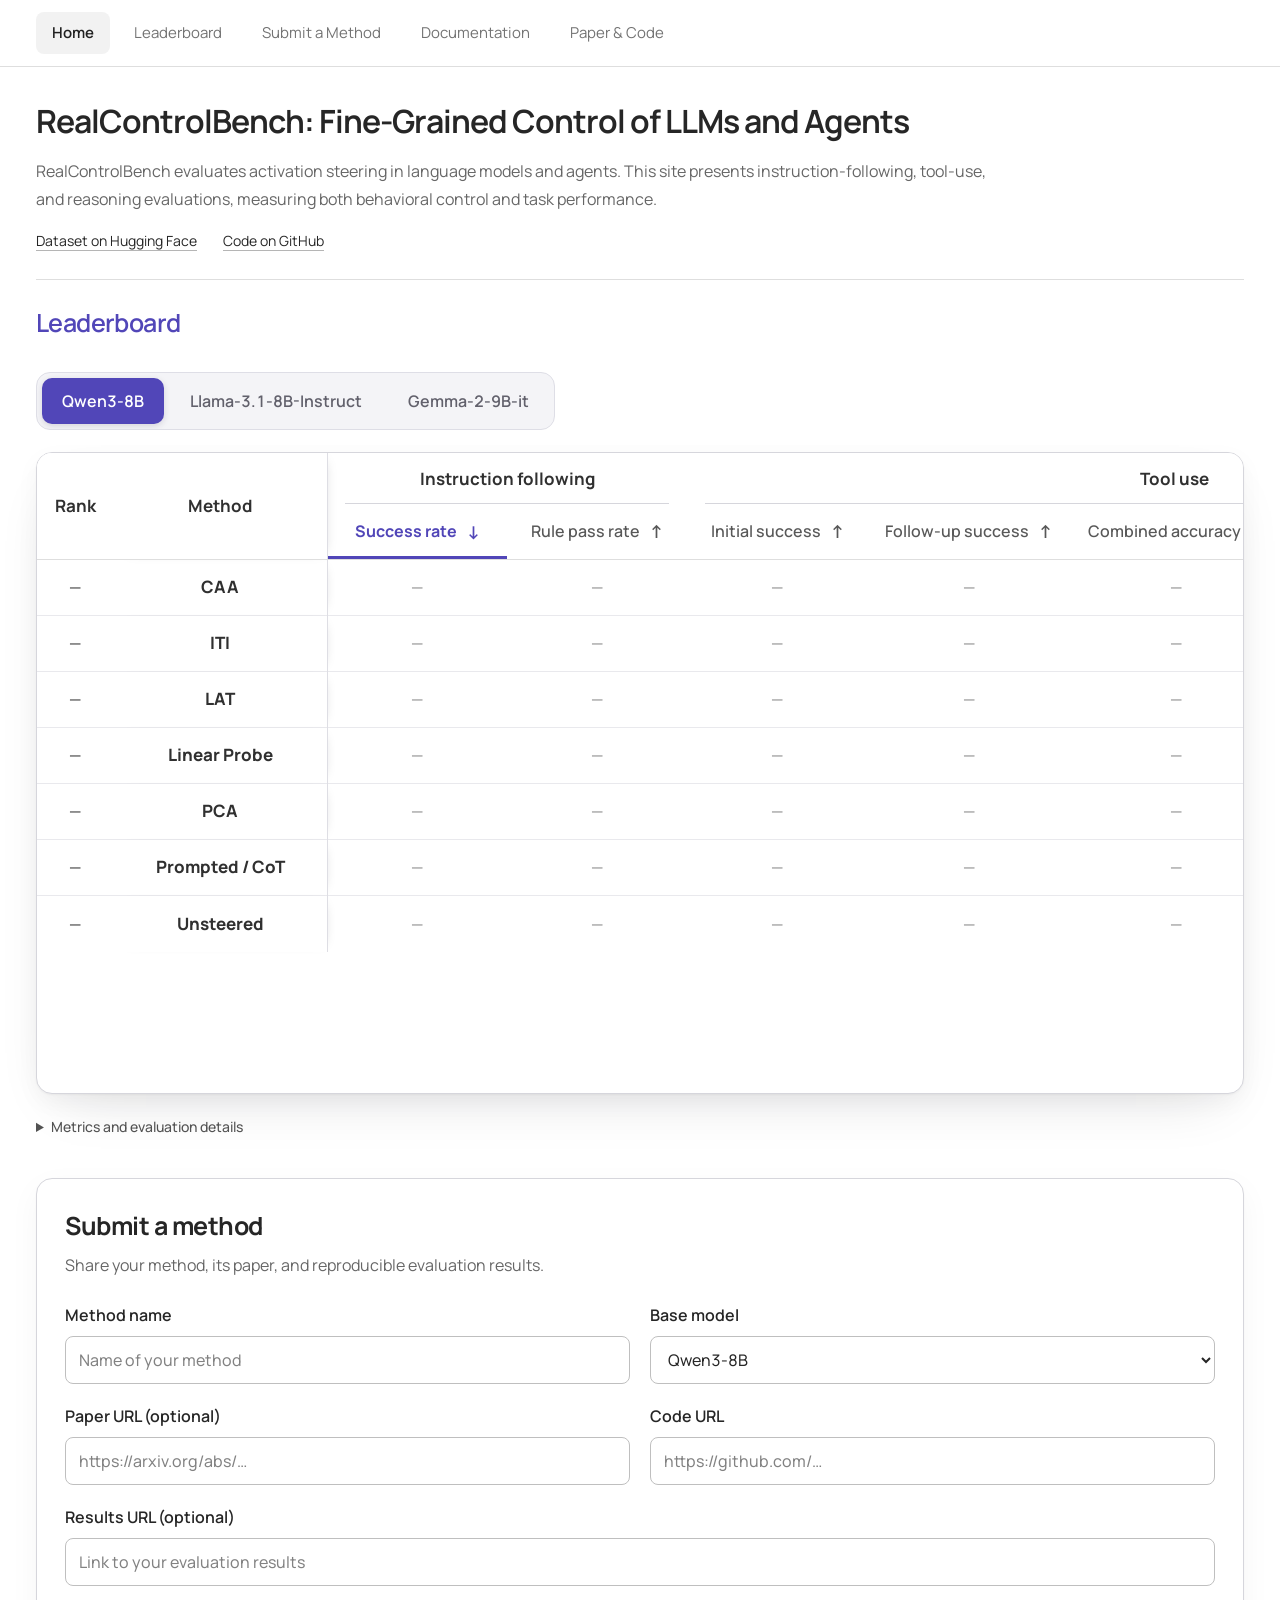
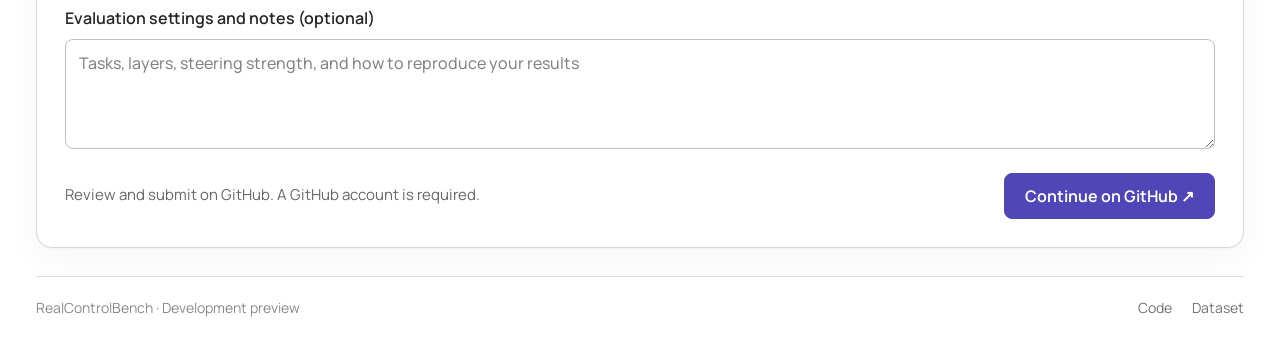
==== leaderboard.html @ 74ccdef9 "Update RealControlBench website" ====
<!doctype html>
<html lang="en">
<head>
  <meta charset="utf-8">
  <meta name="viewport" content="width=device-width, initial-scale=1">
  <meta name="description" content="Compare RealControlBench steering methods across all tasks in one table, with task-specific metrics and reproducible evaluation settings.">
  <meta name="theme-color" content="#ffffff">
  <title>RealControlBench</title>
  <link rel="icon" href="assets/mark.svg?v=79db890c1c" type="image/svg+xml">
  <link rel="preload" href="assets/fonts/ManropeVariable.ttf" as="font" type="font/ttf" crossorigin>
  <link rel="stylesheet" href="styles.css?v=766e3440c7">
  <script defer src="catalog.js?v=8c37b051fb"></script>
  <script defer src="app.js?v=36f3508918"></script>
</head>
<body data-page="leaderboard">
  <a class="skip-link" href="#main">Skip to content</a>
  <header class="site-header" id="site-header"></header>
  <main id="main" class="container leaderboard-main">
    <section class="project-intro" id="about" aria-labelledby="project-title">
      <h1 id="project-title">RealControlBench: Fine-Grained Control of LLMs and Agents</h1>
      <p>RealControlBench evaluates activation steering in language models and agents. This site presents instruction-following, tool-use, and reasoning evaluations, measuring both behavioral control and task performance.</p>
      <div class="project-links">
        <a href="https://huggingface.co/datasets/Mingyu111/controlbench" target="_blank" rel="noopener noreferrer">Dataset on Hugging Face</a>
        <a href="https://github.com/MingyuJ666/ControlBench" target="_blank" rel="noopener noreferrer">Code on GitHub</a>
      </div>
    </section>
    <div class="board-heading" id="leaderboard"><h2>Leaderboard</h2></div>
    <section class="board-filters" aria-label="Evaluation settings">
      <div class="model-switcher" id="model-filter" role="group" aria-label="Base model"></div>
    </section>
    <section class="board-panel" aria-label="Methods and results">
      <div class="table-scroll dashboard-viewport" tabindex="0" role="region" aria-label="All tasks comparison table"><table class="results-table" id="leaderboard-table"><caption class="sr-only">Methods across all tasks. Click a metric to sort; click again to reverse. Ranks use the selected metric, with ties sharing a rank. Missing results are unranked and listed last.</caption><thead id="results-head"></thead><tbody id="results-body"></tbody></table></div>
      <div class="empty-state" id="empty-state" hidden><h3>No methods available</h3><p>Methods will appear here when available for this base model.</p></div>
    </section>
    <p class="sr-only" id="sort-status" role="status" aria-live="polite"></p>
    <div class="board-notes"><details><summary>Metrics and evaluation details <span aria-hidden="true">+</span></summary><div id="metric-notes"></div><p>Compare methods within the same base model, task, and evaluation protocol. A missing result is not a zero.</p></details></div>
    <section class="submission-panel" id="submit" aria-labelledby="submission-heading">
      <div class="submission-heading"><h2 id="submission-heading">Submit a method</h2><p>Share your method, its paper, and reproducible evaluation results.</p></div>
      <form id="submission-form" action="https://github.com/MingyuJ666/ControlBench/issues/new" method="get" target="_blank" rel="noopener noreferrer">
        <input type="hidden" name="title" id="submission-title"><input type="hidden" name="body" id="submission-body">
        <div class="submission-fields">
          <label>Method name<input id="submission-name" type="text" maxlength="100" required placeholder="Name of your method" autocomplete="off"></label>
          <label>Base model<select id="submission-model"></select></label>
          <label>Paper URL (optional)<input id="submission-paper" type="url" pattern="https?://.*" maxlength="300" placeholder="https://arxiv.org/abs/…"></label>
          <label>Code URL<input id="submission-code" type="url" pattern="https?://.*" maxlength="300" required placeholder="https://github.com/…"></label>
          <label class="full-width">Results URL (optional)<input id="submission-results" type="url" pattern="https?://.*" maxlength="300" placeholder="Link to your evaluation results"></label>
          <label class="full-width">Evaluation settings and notes (optional)<textarea id="submission-notes" rows="3" maxlength="1200" placeholder="Tasks, layers, steering strength, and how to reproduce your results"></textarea></label>
        </div>
        <div class="submission-actions"><p>Review and submit on GitHub. A GitHub account is required.</p><button class="button primary" type="submit">Continue on GitHub ↗</button></div>
      </form>
    </section>
  </main>
  <footer id="site-footer" class="site-footer container"></footer>
  <div id="dialog-root"></div>
  <noscript><p class="container">Enable JavaScript to use the filters. No evaluation scores are published in this design preview. <a href="https://github.com/MingyuJ666/ControlBench">Read the benchmark documentation</a>.</p></noscript>
</body>
</html>
---- styles.css ----
@font-face{font-family:Manrope;src:url("assets/fonts/ManropeVariable.ttf") format("truetype");font-style:normal;font-weight:200 800;font-display:swap}
:root{font:16px Manrope,Arial,sans-serif;color:#262626;--ink:#262626;--muted:#737373;--line:#dedede;--accent:#5146b8;--nav-offset:100px;font-optical-sizing:auto;font-variant-numeric:tabular-nums}
*{box-sizing:border-box}
body{margin:0;background:#fff;color:var(--ink);line-height:1.5}
button,input,select{font:inherit;color:inherit}
button{border:0;background:none;cursor:pointer}
button:disabled{opacity:.45;cursor:not-allowed}
a{color:inherit;text-decoration:none}
a:hover{text-decoration:underline;text-underline-offset:4px}
h1,h2,h3,p{margin:0}
[hidden]{display:none!important}
:focus-visible{outline:2px solid #737373;outline-offset:3px}
.container{width:min(1280px,calc(100% - 72px));margin:auto}
.sr-only{position:absolute;width:1px;height:1px;overflow:hidden;clip:rect(0,0,0,0);white-space:nowrap}
.skip-link{position:fixed;top:-80px;left:16px;padding:10px;background:white;z-index:20}
.skip-link:focus{top:10px}
.site-header{position:sticky;top:0;border-bottom:1px solid var(--line);background:#fff;z-index:10}
.header-inner{padding:12px 0}
.site-nav{display:flex;flex-wrap:wrap;align-items:center;gap:8px;font-size:15px}
.site-nav a,.site-nav button{display:block;text-align:left;padding:10px 16px;color:#737373;line-height:22px;border-radius:8px}
.site-nav .active{color:#202020;background:#f2f2f2;font-weight:600}
.site-nav a:hover,.site-nav button:hover{color:#262626;background:#f5f5f5;text-decoration:none}
.leaderboard-main{padding-top:34px}
.project-intro{padding-bottom:28px;margin-bottom:27px;border-bottom:1px solid var(--line);scroll-margin-top:var(--nav-offset)}
.project-intro h1{max-width:1100px;font-size:32px;line-height:1.3;font-weight:650;letter-spacing:-1px;margin-bottom:14px}
.project-intro>p{max-width:960px;font-size:16px;line-height:1.75;color:#666}
.project-links{display:flex;gap:26px;margin-top:17px;font-size:14px}
.project-links a{text-decoration:underline;text-underline-offset:4px;text-decoration-color:#b5b5b5}
.board-heading{scroll-margin-top:var(--nav-offset);display:flex;align-items:center;justify-content:space-between;gap:24px;margin-bottom:11px}
.board-heading h2{font-size:25px;line-height:1.3;font-weight:600;letter-spacing:-.6px;color:var(--accent)}
.button{display:inline-flex;align-items:center;justify-content:center;padding:9px 15px;border:1px solid #d9d9d9;border-radius:8px;font-size:15px;line-height:20px;background:#fff;color:#404040;gap:8px;white-space:nowrap}
.button:hover{background:#f2f2f2;text-decoration:none}
.button.primary{background:var(--accent);color:#fff;border-color:var(--accent)}
.button.primary:hover{background:#40358f;border-color:#40358f}
.button span[aria-hidden]{display:none}
.board-filters{display:flex;align-items:center;min-width:0;padding:22px 0}
.model-switcher{position:relative;display:flex;gap:6px;max-width:100%;min-width:0;overflow-x:auto;padding:5px;border:1px solid #dedee6;border-radius:14px;background:#f4f4f7;scrollbar-width:thin;scrollbar-color:#bcb9ce transparent}
.model-switcher button{flex:0 0 auto;padding:11px 20px;border-radius:10px;font-size:16px;font-weight:600;line-height:24px;color:#62616c;white-space:nowrap;transition:background-color .16s,color .16s,box-shadow .16s}
.model-switcher button:hover{background:#e9e8f0;color:#36313f}
.model-switcher button[aria-pressed=true]{background:var(--accent);color:#fff;box-shadow:0 2px 6px #25204426}
.model-switcher button:focus-visible{outline:2px solid var(--accent);outline-offset:2px}
@media(prefers-reduced-motion:reduce){.model-switcher button{transition:none}}
.text-link{color:#404040;font-size:14px}
.board-panel{background:#fff;border:1px solid #d6d6dc;border-radius:16px;overflow:hidden;box-shadow:0 1px 2px #14121f0a,0 8px 24px #14121f0a,0 24px 56px -24px #14121f24}
.text-button{font-size:15px;color:#525252;padding:3px 0}
.text-button:hover{text-decoration:underline;text-underline-offset:4px}
.table-scroll{overflow-x:auto}
.dashboard-viewport{position:relative;width:100%;height:clamp(420px,72vh,640px);overflow:auto;scrollbar-gutter:stable;overscroll-behavior-x:contain;isolation:isolate;scrollbar-color:#c5c5c5 #fafafa;scrollbar-width:thin}
.dashboard-viewport:focus-visible{outline:2px solid #737373;outline-offset:-2px}
.results-table{width:100%;border-collapse:collapse;text-align:center;white-space:nowrap;font-size:15px}
.results-table th{padding:12px 18px;background:#fafafa;border-bottom:1px solid var(--line);font-size:14px;font-weight:500;color:#525252;text-align:center}
.results-table td{padding:14px 18px;border-bottom:1px solid #e9e9ed;text-align:center}
.results-table tbody tr:hover{background:#f7f7f7}
.results-table .method-column{text-align:center;min-width:200px}
.method-link{padding:0;font-size:17px;font-weight:750;color:#303030;line-height:24px;text-align:center}
.method-link:hover{text-decoration:underline;text-underline-offset:4px}
.metric-value{font:16px Manrope,Arial,sans-serif;font-variant-numeric:tabular-nums;color:#383838}
.missing-score{color:#858585}
.status-label{font-size:15px;color:#8a8a8a}
.results-table td:last-child a{font-size:15px}
#leaderboard-table{--rank-width:76px;--method-width:214px;width:max-content;min-width:100%;border-collapse:separate;border-spacing:0;border:0}
#leaderboard-table thead{position:sticky;top:0;z-index:4;background:#fff}
#leaderboard-table thead th{background:#fff;vertical-align:middle}
#leaderboard-table .task-group{padding:13px 18px 0;text-align:center;color:#303030;font-size:17px;font-weight:700;border-bottom:0}
#leaderboard-table .group-title{display:block;padding-bottom:11px;border-bottom:1px solid #d6d6dc}
#leaderboard-table .metric-heading{min-width:180px;height:54px;padding:0;font-size:16px;font-weight:550;color:#585858}
#leaderboard-table .utility-heading{font-size:14px;padding-bottom:12px;color:#737373}
#leaderboard-table .rank-column{position:sticky;left:0;width:var(--rank-width);min-width:var(--rank-width);max-width:var(--rank-width);padding:12px 0;text-align:center}
#leaderboard-table .method-column{position:sticky;left:var(--rank-width);width:var(--method-width);min-width:var(--method-width);max-width:var(--method-width);text-align:center;box-shadow:1px 0 0 #dedee4,6px 0 12px -10px #14121f40;white-space:nowrap}
#leaderboard-table thead .rank-column,#leaderboard-table thead .method-column{z-index:5;background:#fff}
#leaderboard-table thead .rank-column,#leaderboard-table thead .method-column{font-size:17px;font-weight:700;color:#303030;padding-top:12px;padding-bottom:12px}
#leaderboard-table tbody .rank-column,#leaderboard-table tbody .method-column{z-index:2;background:#fff}
#leaderboard-table tbody tr:hover>.rank-column,#leaderboard-table tbody tr:hover>.method-column{background:#f7f7f7}
#leaderboard-table tbody th,#leaderboard-table tbody td{height:56px;padding-top:15px;padding-bottom:15px;vertical-align:middle;border-bottom:1px solid #e9e9ed}
#leaderboard-table tbody .method-column{font-weight:400;font-size:16px}
#leaderboard-table .text-button{padding:0;line-height:24px}
#leaderboard-table tbody tr:last-child>*{border-bottom:0}
.empty-state{padding:32px;text-align:center}
.empty-state h3{font-size:17px;font-weight:500}
.empty-state p{margin:7px 0 14px;color:#737373;font-size:14px}
.board-notes{margin:22px 0 0}
.board-notes details{font-size:15px;color:#737373}
.board-notes summary{font-size:14px;font-weight:500;cursor:pointer;width:fit-content;color:#525252;margin-bottom:9px}
.board-notes summary>span{display:none}
.board-notes p{margin-top:7px;line-height:1.7}
.board-notes strong{font-weight:600}
.metric-note-group+.metric-note-group{margin-top:18px}
.metric-note-group h3{font-size:14px;color:#404040}
.notes-aside{display:none}
.site-footer{display:flex;align-items:center;justify-content:space-between;gap:25px;margin-top:28px;padding:20px 0 24px;border-top:1px solid var(--line);font-size:14px;color:#8a8a8a}
.footer-links{display:flex;gap:20px}
.footer-links a{color:#737373}
dialog{width:min(620px,calc(100% - 40px));max-height:85vh;overflow:auto;border:1px solid #dedede;border-radius:16px;padding:28px;background:#fff;color:#303030;box-shadow:0 16px 60px #0000001a}
dialog::backdrop{background:#00000040}
.dialog-header{display:flex;align-items:flex-start;justify-content:space-between;gap:20px}
.eyebrow{font-size:14px;color:#8a8a8a;letter-spacing:.04em}
.dialog-header h2{font-size:24px;font-weight:600;letter-spacing:-.5px;margin-top:7px}
.dialog-close{font-size:24px;color:#737373;padding:0 4px}
.dialog-content>p{font-size:14px;color:#737373;margin-top:15px}
.dialog-content>.button{margin-top:20px}
.dialog-meta{display:flex;gap:12px;flex-wrap:wrap;margin-top:15px;padding-bottom:12px;border-bottom:1px solid var(--line);font-size:14px;color:#737373}
.tag+.tag{border-left:1px solid #ddd;padding-left:12px}
.dialog-message{border-left:2px solid #d4d4d4;padding:2px 0 2px 12px;margin-top:20px;font-size:14px}
.dialog-message strong{font-weight:600}
.dialog-message p{font-size:15px;margin-top:5px;color:#737373}
.resource-list{margin-top:20px}
.resource-item{display:flex;justify-content:space-between;gap:20px;border-top:1px solid var(--line);padding:14px 0;font-size:14px}
.resource-item>span{font-size:14px;color:#8a8a8a}
body.dialog-open{overflow:hidden}
#leaderboard-table tbody .rank-column{font-size:16px;font-weight:650;color:#6b6b6b}
#leaderboard-table .metric-sort{display:flex;align-items:center;justify-content:center;gap:10px;width:100%;padding:14px 18px;font:inherit;white-space:nowrap}
#leaderboard-table .metric-sort:hover{background:#f2f2f2;color:var(--accent)}
#leaderboard-table .metric-sort:focus-visible{outline-offset:-4px}
#leaderboard-table .metric-heading[aria-sort]{color:var(--accent);box-shadow:inset 0 -3px var(--accent);font-weight:700}
#leaderboard-table .metric-sort span{font-size:18px;font-weight:700}
.submission-panel{margin-top:32px;border:1px solid #d6d6dc;border-radius:16px;padding:28px;background:#fff;box-shadow:0 1px 2px #14121f08,0 10px 32px #14121f0a;scroll-margin-top:var(--nav-offset)}
.submission-heading h2{font-size:25px;font-weight:700;letter-spacing:-.5px}
.submission-heading p{margin-top:8px;color:#666666;font-size:16px}
.submission-fields{display:grid;grid-template-columns:repeat(2,minmax(0,1fr));gap:20px;margin-top:26px}
.submission-fields label{display:flex;flex-direction:column;gap:9px;font-size:16px;font-weight:600}
.submission-fields input,.submission-fields select,.submission-fields textarea{width:100%;min-width:0;border:1.5px solid #bfbfbf;border-radius:8px;padding:11px 13px;font:inherit;font-weight:450;background:#fff}
.submission-fields input::placeholder,.submission-fields textarea::placeholder{color:#828282;opacity:1}
.submission-fields textarea{resize:vertical;min-height:110px}
.submission-fields :is(input,select,textarea):focus-visible{outline:2px solid var(--accent);outline-offset:2px}
.full-width{grid-column:1/-1}
.submission-actions{display:flex;align-items:center;justify-content:space-between;gap:24px;margin-top:24px}
.submission-actions p{font-size:15px;color:#666666}
.submission-actions .button{font-size:16px;font-weight:650;padding:12px 20px}
@media(max-width:1000px){
  .container{width:calc(100% - 40px)}
  .project-intro h1{font-size:29px}
}
@media(max-width:600px){
  .submission-panel{padding:20px;border-radius:13px}
  .submission-fields{grid-template-columns:1fr;gap:18px}
  .submission-actions{align-items:stretch;flex-direction:column;gap:16px}

  :root{--nav-offset:128px}
  .header-inner{padding:10px 0}
  .site-nav{gap:4px 8px;font-size:14px}
  .site-nav a,.site-nav button{padding:8px 10px}
  .container{width:calc(100% - 24px)}
  .leaderboard-main{padding-top:26px}
  .project-intro h1{font-size:27px;letter-spacing:-.7px}
  .project-intro>p{font-size:14px}
  .project-links{flex-wrap:wrap;gap:10px 20px;font-size:15px}
  .board-heading h2{font-size:23px}
  .board-heading .button{padding:8px 11px;font-size:14px}
  .board-panel{border-radius:13px}
  .dashboard-viewport{height:clamp(380px,72vh,560px)}
  #leaderboard-table{--rank-width:58px;--method-width:160px}
  #leaderboard-table .metric-heading{min-width:150px}
  #leaderboard-table .method-column{padding-left:10px;padding-right:10px}
  #leaderboard-table .method-link{font-size:16px}
  .site-footer{align-items:flex-start;font-size:14px}
}
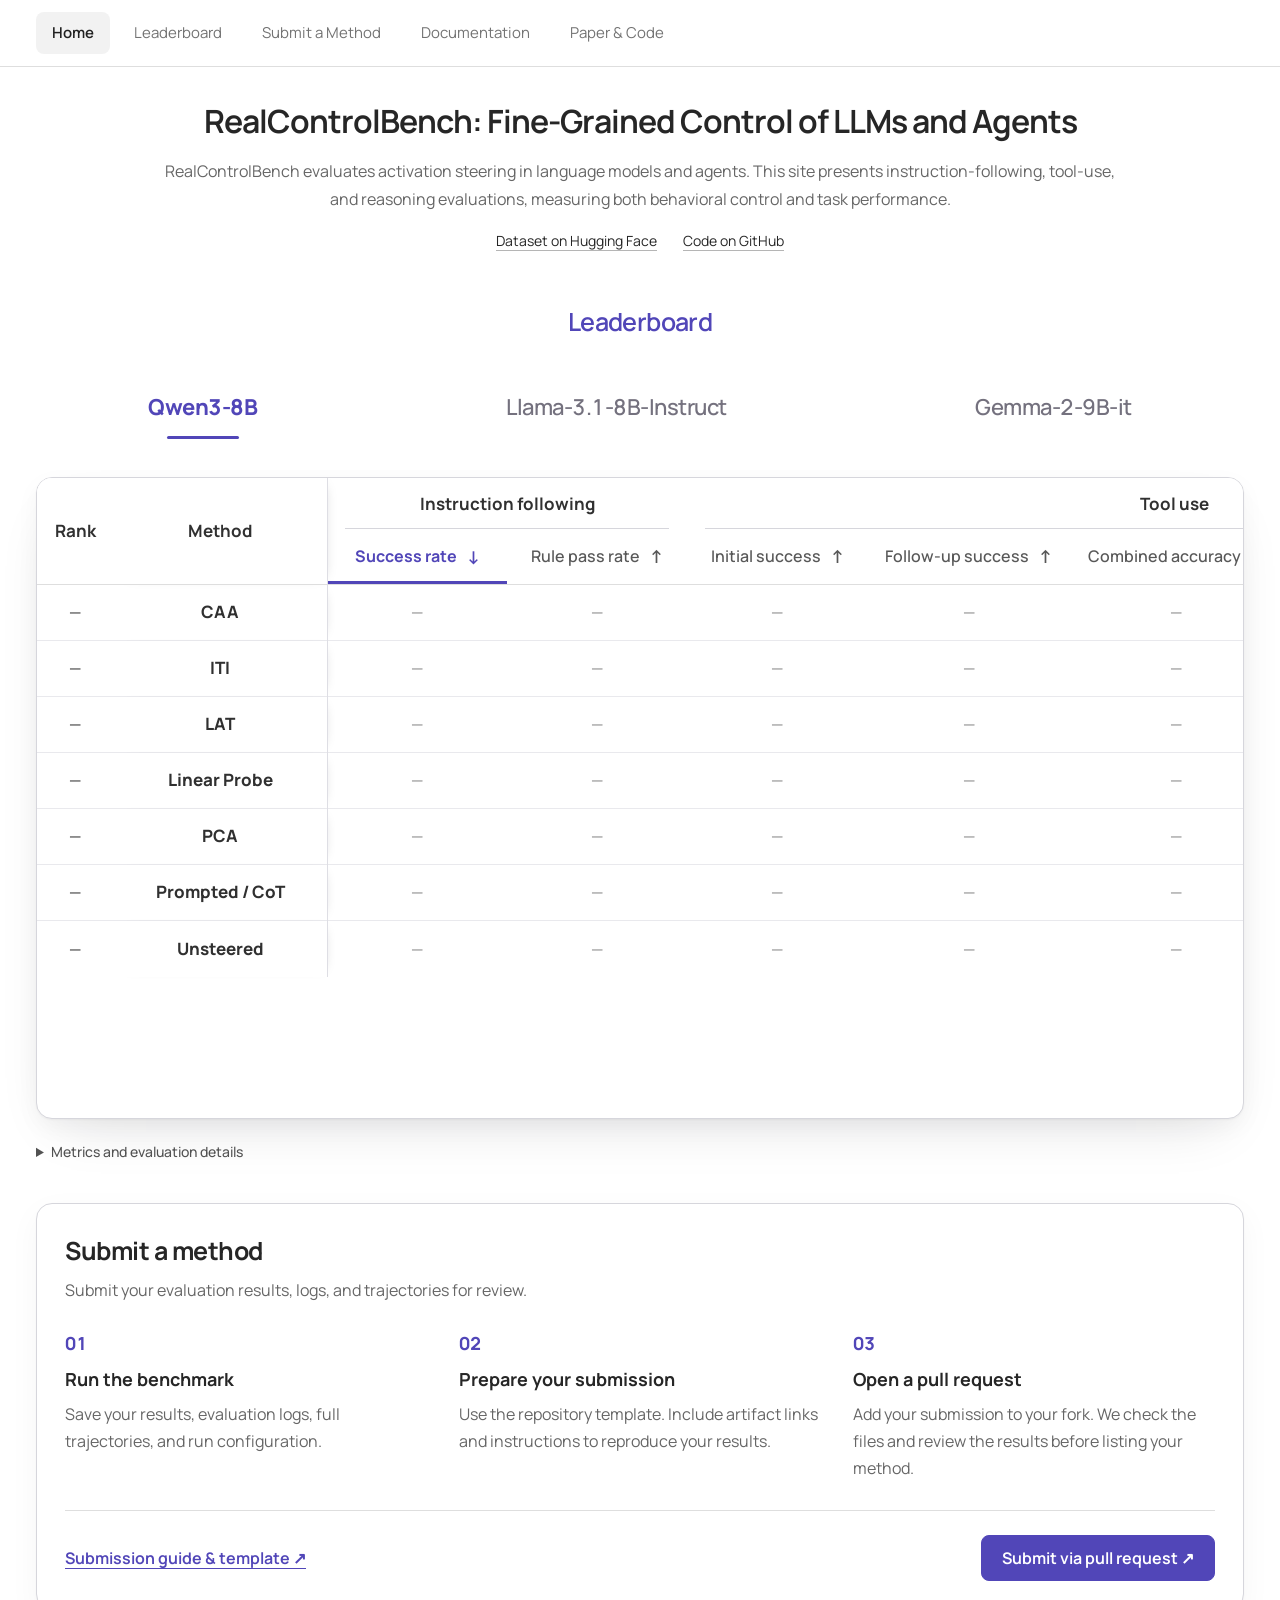
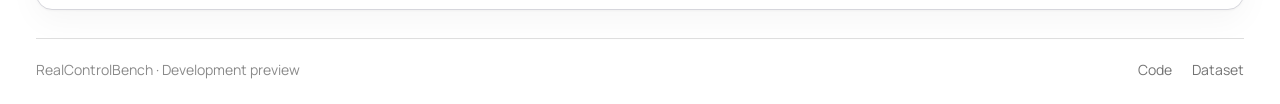
==== commit 40d087ae: "Update RealControlBench website" ====
--- a/leaderboard.html
+++ b/leaderboard.html
@@ -8,9 +8,9 @@
   <title>RealControlBench</title>
   <link rel="icon" href="assets/mark.svg?v=79db890c1c" type="image/svg+xml">
   <link rel="preload" href="assets/fonts/ManropeVariable.ttf" as="font" type="font/ttf" crossorigin>
-  <link rel="stylesheet" href="styles.css?v=766e3440c7">
+  <link rel="stylesheet" href="styles.css?v=bc9dbc907c">
   <script defer src="catalog.js?v=8c37b051fb"></script>
-  <script defer src="app.js?v=36f3508918"></script>
+  <script defer src="app.js?v=d30b0af0e5"></script>
 </head>
 <body data-page="leaderboard">
   <a class="skip-link" href="#main">Skip to content</a>
@@ -35,19 +35,16 @@
     <p class="sr-only" id="sort-status" role="status" aria-live="polite"></p>
     <div class="board-notes"><details><summary>Metrics and evaluation details <span aria-hidden="true">+</span></summary><div id="metric-notes"></div><p>Compare methods within the same base model, task, and evaluation protocol. A missing result is not a zero.</p></details></div>
     <section class="submission-panel" id="submit" aria-labelledby="submission-heading">
-      <div class="submission-heading"><h2 id="submission-heading">Submit a method</h2><p>Share your method, its paper, and reproducible evaluation results.</p></div>
-      <form id="submission-form" action="https://github.com/MingyuJ666/ControlBench/issues/new" method="get" target="_blank" rel="noopener noreferrer">
-        <input type="hidden" name="title" id="submission-title"><input type="hidden" name="body" id="submission-body">
-        <div class="submission-fields">
-          <label>Method name<input id="submission-name" type="text" maxlength="100" required placeholder="Name of your method" autocomplete="off"></label>
-          <label>Base model<select id="submission-model"></select></label>
-          <label>Paper URL (optional)<input id="submission-paper" type="url" pattern="https?://.*" maxlength="300" placeholder="https://arxiv.org/abs/…"></label>
-          <label>Code URL<input id="submission-code" type="url" pattern="https?://.*" maxlength="300" required placeholder="https://github.com/…"></label>
-          <label class="full-width">Results URL (optional)<input id="submission-results" type="url" pattern="https?://.*" maxlength="300" placeholder="Link to your evaluation results"></label>
-          <label class="full-width">Evaluation settings and notes (optional)<textarea id="submission-notes" rows="3" maxlength="1200" placeholder="Tasks, layers, steering strength, and how to reproduce your results"></textarea></label>
-        </div>
-        <div class="submission-actions"><p>Review and submit on GitHub. A GitHub account is required.</p><button class="button primary" type="submit">Continue on GitHub ↗</button></div>
-      </form>
+      <div class="submission-heading"><h2 id="submission-heading">Submit a method</h2><p>Submit your evaluation results, logs, and trajectories for review.</p></div>
+      <ol class="submission-steps">
+        <li><span class="submission-step-number" aria-hidden="true">01</span><h3>Run the benchmark</h3><p>Save your results, evaluation logs, full trajectories, and run configuration.</p></li>
+        <li><span class="submission-step-number" aria-hidden="true">02</span><h3>Prepare your submission</h3><p>Use the repository template. Include artifact links and instructions to reproduce your results.</p></li>
+        <li><span class="submission-step-number" aria-hidden="true">03</span><h3>Open a pull request</h3><p>Add your submission to your fork. We check the files and review the results before listing your method.</p></li>
+      </ol>
+      <div class="submission-actions">
+        <a class="submission-guide" href="https://github.com/MingyuJ666/ControlBench/blob/main/submissions/README.md" target="_blank" rel="noopener noreferrer">Submission guide &amp; template ↗</a>
+        <a class="button primary" href="https://github.com/MingyuJ666/ControlBench/compare?expand=1&amp;template=leaderboard_submission.md" target="_blank" rel="noopener noreferrer">Submit via pull request ↗</a>
+      </div>
     </section>
   </main>
   <footer id="site-footer" class="site-footer container"></footer>
--- a/styles.css
+++ b/styles.css
@@ -21,24 +21,26 @@
 .site-nav .active{color:#202020;background:#f2f2f2;font-weight:600}
 .site-nav a:hover,.site-nav button:hover{color:#262626;background:#f5f5f5;text-decoration:none}
 .leaderboard-main{padding-top:34px}
-.project-intro{padding-bottom:28px;margin-bottom:27px;border-bottom:1px solid var(--line);scroll-margin-top:var(--nav-offset)}
-.project-intro h1{max-width:1100px;font-size:32px;line-height:1.3;font-weight:650;letter-spacing:-1px;margin-bottom:14px}
-.project-intro>p{max-width:960px;font-size:16px;line-height:1.75;color:#666}
-.project-links{display:flex;gap:26px;margin-top:17px;font-size:14px}
+.project-intro{padding-bottom:28px;margin-bottom:27px;text-align:center;scroll-margin-top:var(--nav-offset)}
+.project-intro h1{max-width:1100px;font-size:32px;line-height:1.3;font-weight:650;letter-spacing:-1px;margin:0 auto 14px}
+.project-intro>p{max-width:960px;margin:0 auto;font-size:16px;line-height:1.75;color:#666}
+.project-links{display:flex;justify-content:center;gap:26px;margin-top:17px;font-size:14px}
 .project-links a{text-decoration:underline;text-underline-offset:4px;text-decoration-color:#b5b5b5}
-.board-heading{scroll-margin-top:var(--nav-offset);display:flex;align-items:center;justify-content:space-between;gap:24px;margin-bottom:11px}
+.board-heading{scroll-margin-top:var(--nav-offset);display:flex;align-items:center;justify-content:center;gap:24px;margin-bottom:11px}
 .board-heading h2{font-size:25px;line-height:1.3;font-weight:600;letter-spacing:-.6px;color:var(--accent)}
 .button{display:inline-flex;align-items:center;justify-content:center;padding:9px 15px;border:1px solid #d9d9d9;border-radius:8px;font-size:15px;line-height:20px;background:#fff;color:#404040;gap:8px;white-space:nowrap}
 .button:hover{background:#f2f2f2;text-decoration:none}
 .button.primary{background:var(--accent);color:#fff;border-color:var(--accent)}
 .button.primary:hover{background:#40358f;border-color:#40358f}
 .button span[aria-hidden]{display:none}
-.board-filters{display:flex;align-items:center;min-width:0;padding:22px 0}
-.model-switcher{position:relative;display:flex;gap:6px;max-width:100%;min-width:0;overflow-x:auto;padding:5px;border:1px solid #dedee6;border-radius:14px;background:#f4f4f7;scrollbar-width:thin;scrollbar-color:#bcb9ce transparent}
-.model-switcher button{flex:0 0 auto;padding:11px 20px;border-radius:10px;font-size:16px;font-weight:600;line-height:24px;color:#62616c;white-space:nowrap;transition:background-color .16s,color .16s,box-shadow .16s}
-.model-switcher button:hover{background:#e9e8f0;color:#36313f}
-.model-switcher button[aria-pressed=true]{background:var(--accent);color:#fff;box-shadow:0 2px 6px #25204426}
-.model-switcher button:focus-visible{outline:2px solid var(--accent);outline-offset:2px}
+.board-filters{display:flex;align-items:center;justify-content:center;min-width:0;padding:22px 0}
+.model-switcher{position:relative;display:flex;gap:24px;width:100%;min-width:0;overflow-x:auto;padding:4px 0 8px;scrollbar-width:thin;scrollbar-color:#bcb9ce transparent}
+.model-switcher button{position:relative;flex:1 0 auto;padding:16px 20px 24px;font-size:22px;font-weight:550;line-height:32px;letter-spacing:-.5px;color:#74717e;white-space:nowrap;text-align:center;transition:color .16s}
+.model-switcher button::after{content:"";position:absolute;bottom:8px;left:50%;width:72px;height:3px;border-radius:2px;background:transparent;transform:translateX(-50%)}
+.model-switcher button:hover{color:#393044}
+.model-switcher button[aria-pressed=true]{color:var(--accent);font-weight:750}
+.model-switcher button[aria-pressed=true]::after{background:var(--accent)}
+.model-switcher button:focus-visible{outline:2px solid var(--accent);outline-offset:-3px;border-radius:8px}
 @media(prefers-reduced-motion:reduce){.model-switcher button{transition:none}}
 .text-link{color:#404040;font-size:14px}
 .board-panel{background:#fff;border:1px solid #d6d6dc;border-radius:16px;overflow:hidden;box-shadow:0 1px 2px #14121f0a,0 8px 24px #14121f0a,0 24px 56px -24px #14121f24}
@@ -116,23 +118,20 @@
 .submission-panel{margin-top:32px;border:1px solid #d6d6dc;border-radius:16px;padding:28px;background:#fff;box-shadow:0 1px 2px #14121f08,0 10px 32px #14121f0a;scroll-margin-top:var(--nav-offset)}
 .submission-heading h2{font-size:25px;font-weight:700;letter-spacing:-.5px}
 .submission-heading p{margin-top:8px;color:#666666;font-size:16px}
-.submission-fields{display:grid;grid-template-columns:repeat(2,minmax(0,1fr));gap:20px;margin-top:26px}
-.submission-fields label{display:flex;flex-direction:column;gap:9px;font-size:16px;font-weight:600}
-.submission-fields input,.submission-fields select,.submission-fields textarea{width:100%;min-width:0;border:1.5px solid #bfbfbf;border-radius:8px;padding:11px 13px;font:inherit;font-weight:450;background:#fff}
-.submission-fields input::placeholder,.submission-fields textarea::placeholder{color:#828282;opacity:1}
-.submission-fields textarea{resize:vertical;min-height:110px}
-.submission-fields :is(input,select,textarea):focus-visible{outline:2px solid var(--accent);outline-offset:2px}
-.full-width{grid-column:1/-1}
-.submission-actions{display:flex;align-items:center;justify-content:space-between;gap:24px;margin-top:24px}
-.submission-actions p{font-size:15px;color:#666666}
-.submission-actions .button{font-size:16px;font-weight:650;padding:12px 20px}
+.submission-steps{display:grid;grid-template-columns:repeat(3,minmax(0,1fr));gap:32px;list-style:none;padding:0;margin:28px 0 0}
+.submission-step-number{display:block;margin-bottom:10px;color:var(--accent);font-size:18px;font-weight:750}
+.submission-steps h3{font-size:18px;line-height:1.4;font-weight:700}
+.submission-steps p{margin-top:9px;font-size:16px;line-height:1.7;color:#666}
+.submission-actions{display:flex;align-items:center;justify-content:space-between;gap:24px;margin-top:28px;padding-top:24px;border-top:1px solid var(--line)}
+.submission-guide{font-size:16px;font-weight:650;color:var(--accent);text-decoration:underline;text-underline-offset:4px}
+.submission-actions .button{font-size:16px;font-weight:650;padding:12px 20px;white-space:normal;text-align:center}
 @media(max-width:1000px){
   .container{width:calc(100% - 40px)}
   .project-intro h1{font-size:29px}
 }
 @media(max-width:600px){
   .submission-panel{padding:20px;border-radius:13px}
-  .submission-fields{grid-template-columns:1fr;gap:18px}
+  .submission-steps{grid-template-columns:1fr;gap:24px}
   .submission-actions{align-items:stretch;flex-direction:column;gap:16px}
 
   :root{--nav-offset:128px}
@@ -144,6 +143,8 @@
   .project-intro h1{font-size:27px;letter-spacing:-.7px}
   .project-intro>p{font-size:14px}
   .project-links{flex-wrap:wrap;gap:10px 20px;font-size:15px}
+  .model-switcher{gap:12px}
+  .model-switcher button{font-size:19px;padding:12px 20px 22px;line-height:28px}
   .board-heading h2{font-size:23px}
   .board-heading .button{padding:8px 11px;font-size:14px}
   .board-panel{border-radius:13px}
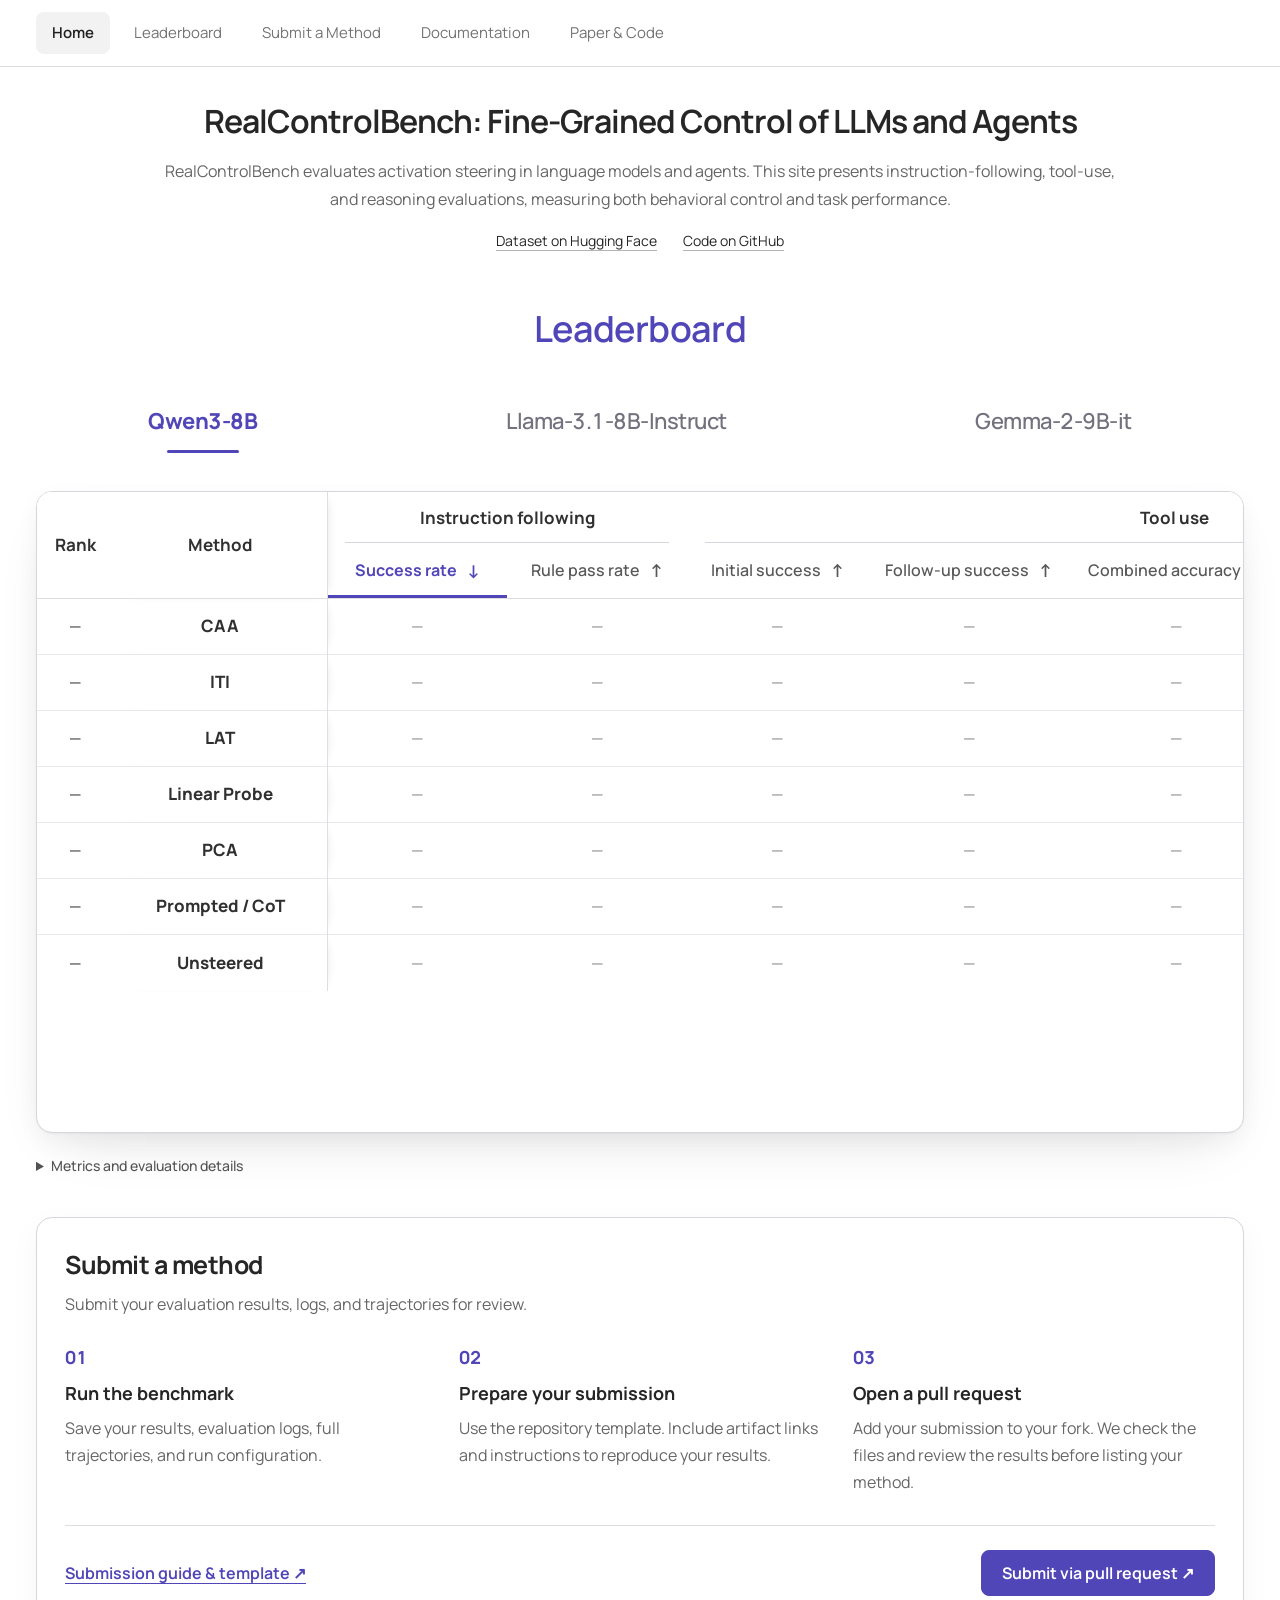
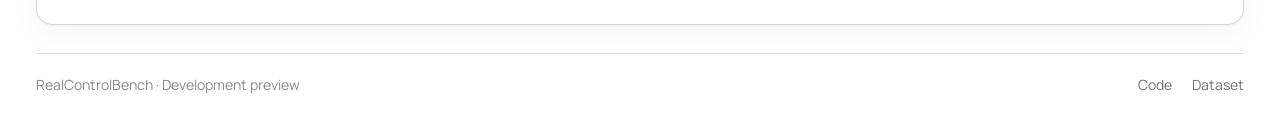
==== commit 159ae944: "Update RealControlBench website" ====
--- a/leaderboard.html
+++ b/leaderboard.html
@@ -8,7 +8,7 @@
   <title>RealControlBench</title>
   <link rel="icon" href="assets/mark.svg?v=79db890c1c" type="image/svg+xml">
   <link rel="preload" href="assets/fonts/ManropeVariable.ttf" as="font" type="font/ttf" crossorigin>
-  <link rel="stylesheet" href="styles.css?v=bc9dbc907c">
+  <link rel="stylesheet" href="styles.css?v=3607febeb5">
   <script defer src="catalog.js?v=8c37b051fb"></script>
   <script defer src="app.js?v=d30b0af0e5"></script>
 </head>
--- a/styles.css
+++ b/styles.css
@@ -27,7 +27,7 @@
 .project-links{display:flex;justify-content:center;gap:26px;margin-top:17px;font-size:14px}
 .project-links a{text-decoration:underline;text-underline-offset:4px;text-decoration-color:#b5b5b5}
 .board-heading{scroll-margin-top:var(--nav-offset);display:flex;align-items:center;justify-content:center;gap:24px;margin-bottom:11px}
-.board-heading h2{font-size:25px;line-height:1.3;font-weight:600;letter-spacing:-.6px;color:var(--accent)}
+.board-heading h2{font-size:36px;line-height:1.3;font-weight:600;letter-spacing:-.6px;color:var(--accent)}
 .button{display:inline-flex;align-items:center;justify-content:center;padding:9px 15px;border:1px solid #d9d9d9;border-radius:8px;font-size:15px;line-height:20px;background:#fff;color:#404040;gap:8px;white-space:nowrap}
 .button:hover{background:#f2f2f2;text-decoration:none}
 .button.primary{background:var(--accent);color:#fff;border-color:var(--accent)}
@@ -145,7 +145,7 @@
   .project-links{flex-wrap:wrap;gap:10px 20px;font-size:15px}
   .model-switcher{gap:12px}
   .model-switcher button{font-size:19px;padding:12px 20px 22px;line-height:28px}
-  .board-heading h2{font-size:23px}
+  .board-heading h2{font-size:32px}
   .board-heading .button{padding:8px 11px;font-size:14px}
   .board-panel{border-radius:13px}
   .dashboard-viewport{height:clamp(380px,72vh,560px)}
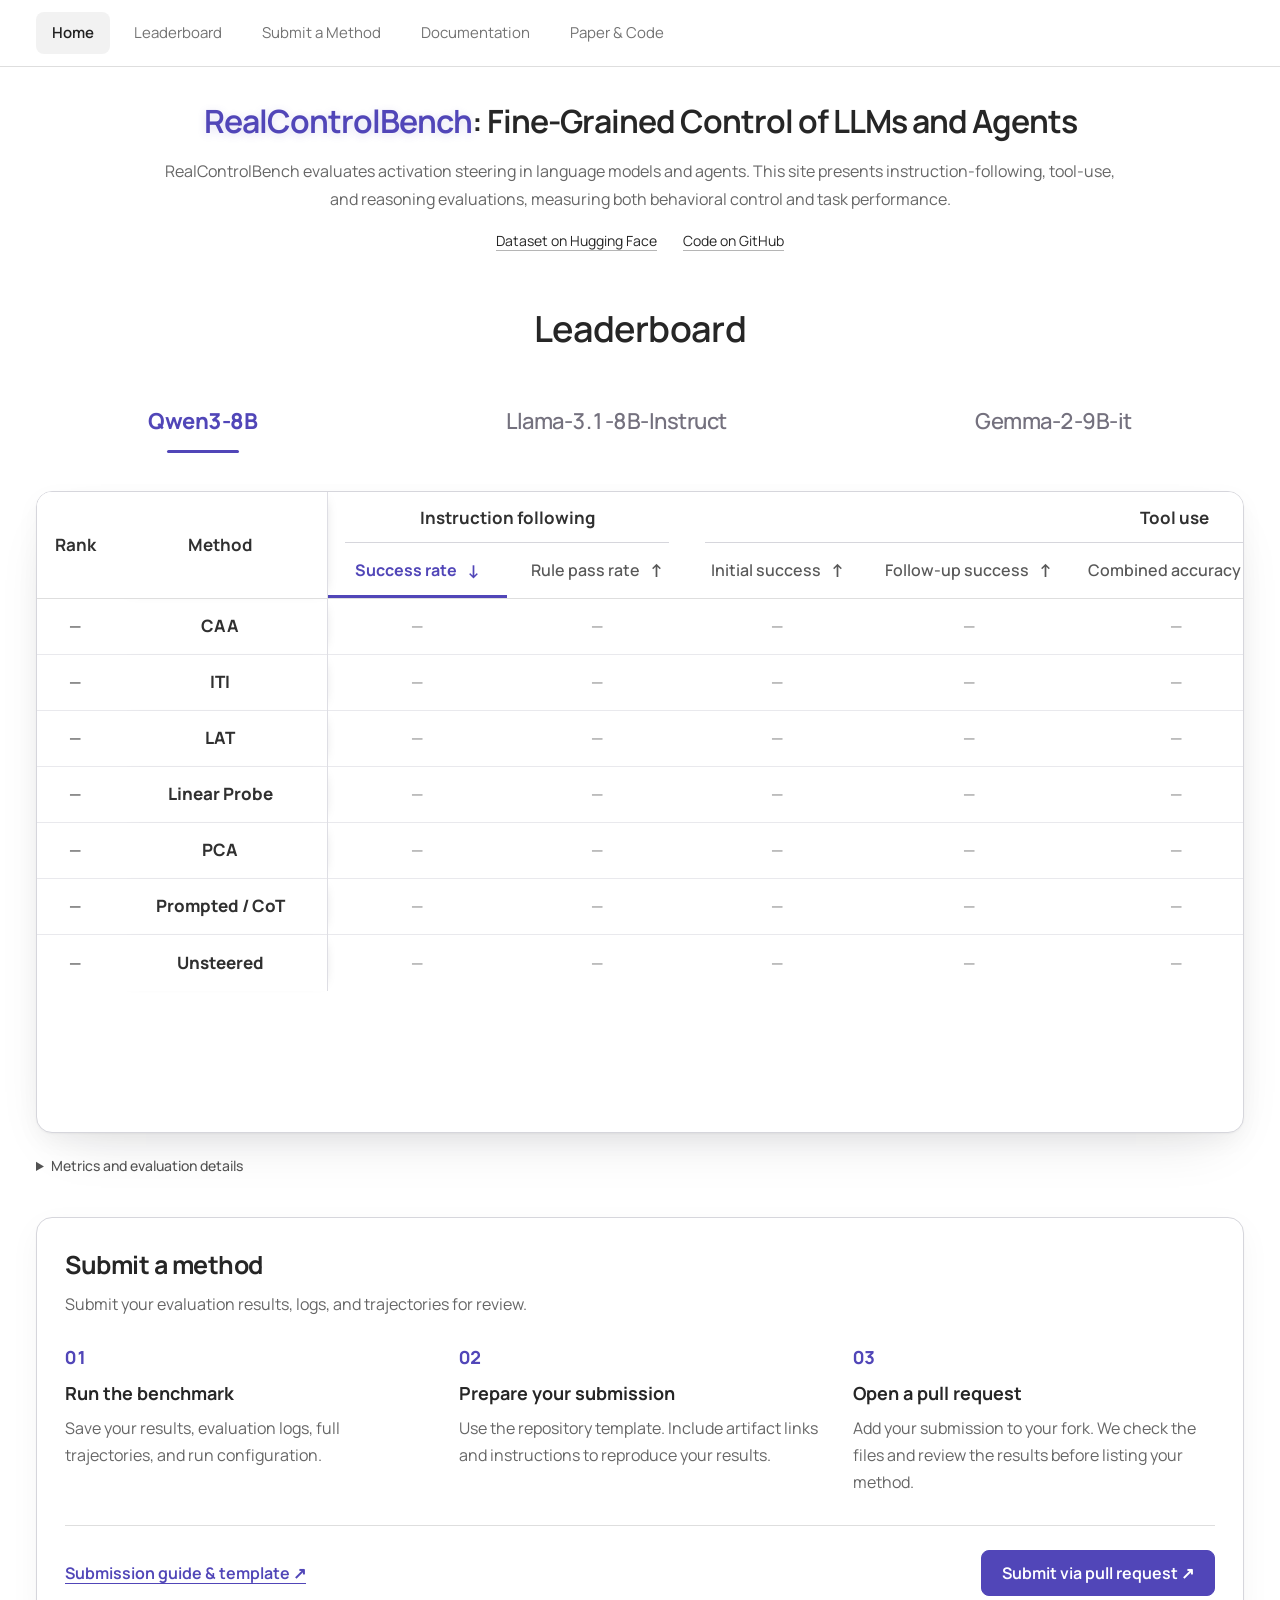
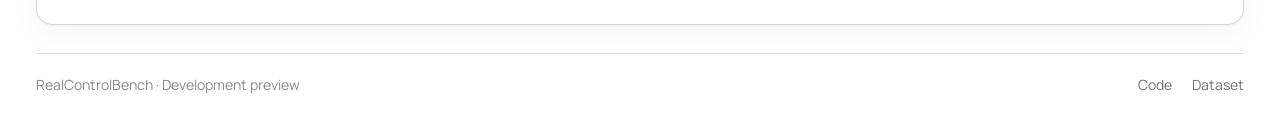
==== commit 43c79429: "Update RealControlBench website" ====
--- a/leaderboard.html
+++ b/leaderboard.html
@@ -8,7 +8,7 @@
   <title>RealControlBench</title>
   <link rel="icon" href="assets/mark.svg?v=79db890c1c" type="image/svg+xml">
   <link rel="preload" href="assets/fonts/ManropeVariable.ttf" as="font" type="font/ttf" crossorigin>
-  <link rel="stylesheet" href="styles.css?v=3607febeb5">
+  <link rel="stylesheet" href="styles.css?v=4a4c30f209">
   <script defer src="catalog.js?v=8c37b051fb"></script>
   <script defer src="app.js?v=d30b0af0e5"></script>
 </head>
@@ -17,7 +17,7 @@
   <header class="site-header" id="site-header"></header>
   <main id="main" class="container leaderboard-main">
     <section class="project-intro" id="about" aria-labelledby="project-title">
-      <h1 id="project-title">RealControlBench: Fine-Grained Control of LLMs and Agents</h1>
+      <h1 id="project-title"><span class="project-name">RealControlBench</span>: Fine-Grained Control of LLMs and Agents</h1>
       <p>RealControlBench evaluates activation steering in language models and agents. This site presents instruction-following, tool-use, and reasoning evaluations, measuring both behavioral control and task performance.</p>
       <div class="project-links">
         <a href="https://huggingface.co/datasets/Mingyu111/controlbench" target="_blank" rel="noopener noreferrer">Dataset on Hugging Face</a>
--- a/styles.css
+++ b/styles.css
@@ -23,11 +23,12 @@
 .leaderboard-main{padding-top:34px}
 .project-intro{padding-bottom:28px;margin-bottom:27px;text-align:center;scroll-margin-top:var(--nav-offset)}
 .project-intro h1{max-width:1100px;font-size:32px;line-height:1.3;font-weight:650;letter-spacing:-1px;margin:0 auto 14px}
+.project-name{color:var(--accent);text-shadow:0 2px 8px #5146b82e}
 .project-intro>p{max-width:960px;margin:0 auto;font-size:16px;line-height:1.75;color:#666}
 .project-links{display:flex;justify-content:center;gap:26px;margin-top:17px;font-size:14px}
 .project-links a{text-decoration:underline;text-underline-offset:4px;text-decoration-color:#b5b5b5}
 .board-heading{scroll-margin-top:var(--nav-offset);display:flex;align-items:center;justify-content:center;gap:24px;margin-bottom:11px}
-.board-heading h2{font-size:36px;line-height:1.3;font-weight:600;letter-spacing:-.6px;color:var(--accent)}
+.board-heading h2{font-size:36px;line-height:1.3;font-weight:600;letter-spacing:-.6px;color:var(--ink)}
 .button{display:inline-flex;align-items:center;justify-content:center;padding:9px 15px;border:1px solid #d9d9d9;border-radius:8px;font-size:15px;line-height:20px;background:#fff;color:#404040;gap:8px;white-space:nowrap}
 .button:hover{background:#f2f2f2;text-decoration:none}
 .button.primary{background:var(--accent);color:#fff;border-color:var(--accent)}
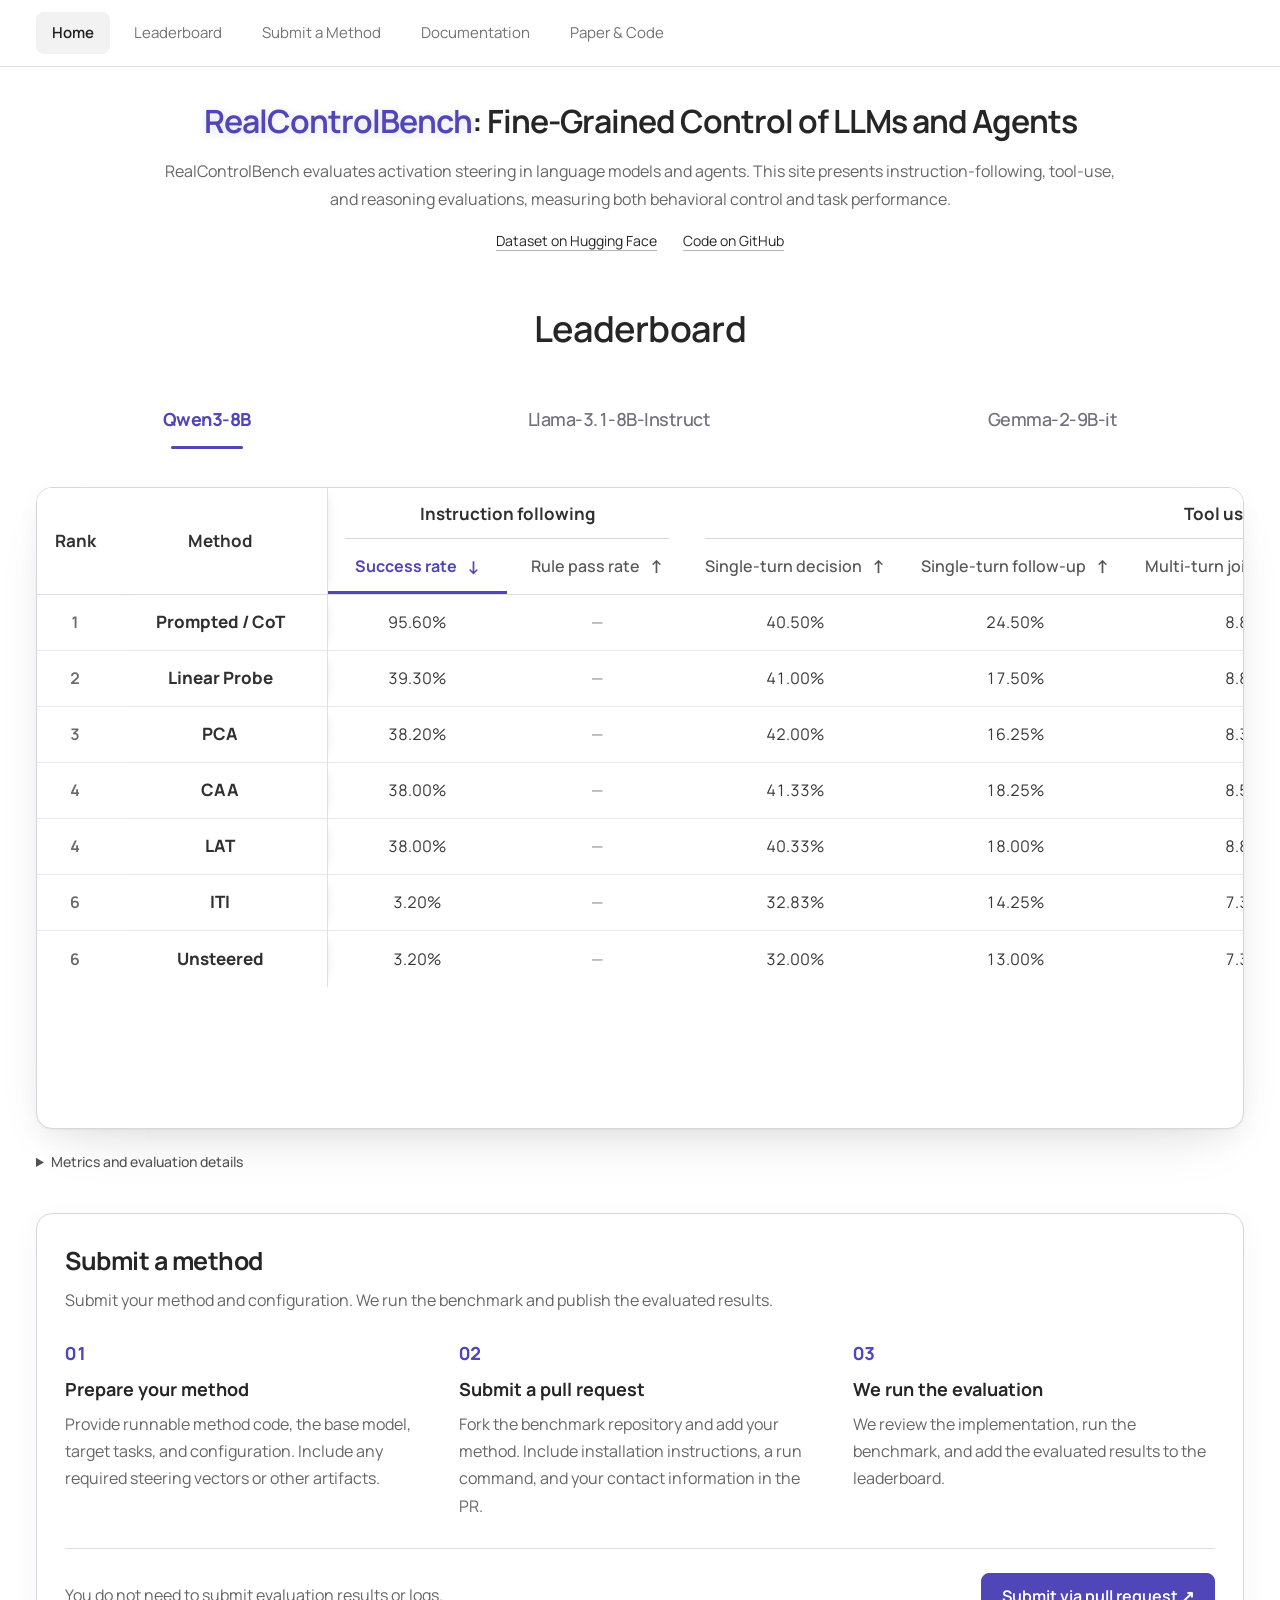
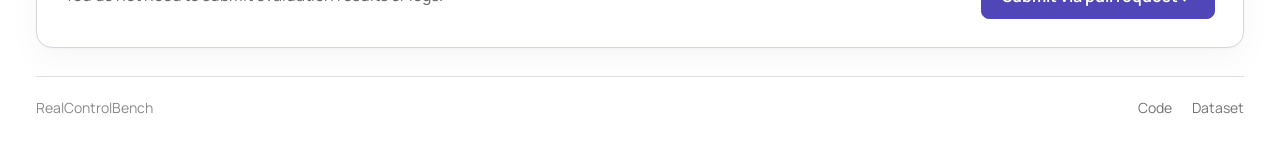
==== commit 1dee2e81: "Update RealControlBench website" ====
--- a/leaderboard.html
+++ b/leaderboard.html
@@ -8,9 +8,10 @@
   <title>RealControlBench</title>
   <link rel="icon" href="assets/mark.svg?v=79db890c1c" type="image/svg+xml">
   <link rel="preload" href="assets/fonts/ManropeVariable.ttf" as="font" type="font/ttf" crossorigin>
-  <link rel="stylesheet" href="styles.css?v=4a4c30f209">
-  <script defer src="catalog.js?v=8c37b051fb"></script>
-  <script defer src="app.js?v=d30b0af0e5"></script>
+  <link rel="stylesheet" href="styles.css?v=b00a56996a">
+  <script defer src="results.js?v=824cde9b16"></script>
+  <script defer src="catalog.js?v=31e74c99d6"></script>
+  <script defer src="app.js?v=a022da3d6b"></script>
 </head>
 <body data-page="leaderboard">
   <a class="skip-link" href="#main">Skip to content</a>
@@ -35,20 +36,20 @@
     <p class="sr-only" id="sort-status" role="status" aria-live="polite"></p>
     <div class="board-notes"><details><summary>Metrics and evaluation details <span aria-hidden="true">+</span></summary><div id="metric-notes"></div><p>Compare methods within the same base model, task, and evaluation protocol. A missing result is not a zero.</p></details></div>
     <section class="submission-panel" id="submit" aria-labelledby="submission-heading">
-      <div class="submission-heading"><h2 id="submission-heading">Submit a method</h2><p>Submit your evaluation results, logs, and trajectories for review.</p></div>
+      <div class="submission-heading"><h2 id="submission-heading">Submit a method</h2><p>Submit your method and configuration. We run the benchmark and publish the evaluated results.</p></div>
       <ol class="submission-steps">
-        <li><span class="submission-step-number" aria-hidden="true">01</span><h3>Run the benchmark</h3><p>Save your results, evaluation logs, full trajectories, and run configuration.</p></li>
-        <li><span class="submission-step-number" aria-hidden="true">02</span><h3>Prepare your submission</h3><p>Use the repository template. Include artifact links and instructions to reproduce your results.</p></li>
-        <li><span class="submission-step-number" aria-hidden="true">03</span><h3>Open a pull request</h3><p>Add your submission to your fork. We check the files and review the results before listing your method.</p></li>
+        <li><span class="submission-step-number" aria-hidden="true">01</span><h3>Prepare your method</h3><p>Provide runnable method code, the base model, target tasks, and configuration. Include any required steering vectors or other artifacts.</p></li>
+        <li><span class="submission-step-number" aria-hidden="true">02</span><h3>Submit a pull request</h3><p>Fork the benchmark repository and add your method. Include installation instructions, a run command, and your contact information in the PR.</p></li>
+        <li><span class="submission-step-number" aria-hidden="true">03</span><h3>We run the evaluation</h3><p>We review the implementation, run the benchmark, and add the evaluated results to the leaderboard.</p></li>
       </ol>
       <div class="submission-actions">
-        <a class="submission-guide" href="https://github.com/MingyuJ666/ControlBench/blob/main/submissions/README.md" target="_blank" rel="noopener noreferrer">Submission guide &amp; template ↗</a>
-        <a class="button primary" href="https://github.com/MingyuJ666/ControlBench/compare?expand=1&amp;template=leaderboard_submission.md" target="_blank" rel="noopener noreferrer">Submit via pull request ↗</a>
+        <p class="submission-note">You do not need to submit evaluation results or logs.</p>
+        <a class="button primary" href="https://github.com/MingyuJ666/ControlBench/compare?expand=1" target="_blank" rel="noopener noreferrer">Submit via pull request ↗</a>
       </div>
     </section>
   </main>
   <footer id="site-footer" class="site-footer container"></footer>
   <div id="dialog-root"></div>
-  <noscript><p class="container">Enable JavaScript to use the filters. No evaluation scores are published in this design preview. <a href="https://github.com/MingyuJ666/ControlBench">Read the benchmark documentation</a>.</p></noscript>
+  <noscript><p class="container">Enable JavaScript to view the leaderboard and sort results. <a href="https://github.com/MingyuJ666/ControlBench">Read the benchmark documentation</a>.</p></noscript>
 </body>
 </html>
--- a/styles.css
+++ b/styles.css
@@ -36,7 +36,7 @@
 .button span[aria-hidden]{display:none}
 .board-filters{display:flex;align-items:center;justify-content:center;min-width:0;padding:22px 0}
 .model-switcher{position:relative;display:flex;gap:24px;width:100%;min-width:0;overflow-x:auto;padding:4px 0 8px;scrollbar-width:thin;scrollbar-color:#bcb9ce transparent}
-.model-switcher button{position:relative;flex:1 0 auto;padding:16px 20px 24px;font-size:22px;font-weight:550;line-height:32px;letter-spacing:-.5px;color:#74717e;white-space:nowrap;text-align:center;transition:color .16s}
+.model-switcher button{position:relative;flex:1 0 auto;padding:16px 20px 24px;font-size:18px;font-weight:550;line-height:28px;letter-spacing:-.5px;color:#74717e;white-space:nowrap;text-align:center;transition:color .16s}
 .model-switcher button::after{content:"";position:absolute;bottom:8px;left:50%;width:72px;height:3px;border-radius:2px;background:transparent;transform:translateX(-50%)}
 .model-switcher button:hover{color:#393044}
 .model-switcher button[aria-pressed=true]{color:var(--accent);font-weight:750}
@@ -55,8 +55,7 @@
 .results-table td{padding:14px 18px;border-bottom:1px solid #e9e9ed;text-align:center}
 .results-table tbody tr:hover{background:#f7f7f7}
 .results-table .method-column{text-align:center;min-width:200px}
-.method-link{padding:0;font-size:17px;font-weight:750;color:#303030;line-height:24px;text-align:center}
-.method-link:hover{text-decoration:underline;text-underline-offset:4px}
+.method-name{font-size:17px;font-weight:750;color:#303030;line-height:24px;text-align:center}
 .metric-value{font:16px Manrope,Arial,sans-serif;font-variant-numeric:tabular-nums;color:#383838}
 .missing-score{color:#858585}
 .status-label{font-size:15px;color:#8a8a8a}
@@ -124,7 +123,7 @@
 .submission-steps h3{font-size:18px;line-height:1.4;font-weight:700}
 .submission-steps p{margin-top:9px;font-size:16px;line-height:1.7;color:#666}
 .submission-actions{display:flex;align-items:center;justify-content:space-between;gap:24px;margin-top:28px;padding-top:24px;border-top:1px solid var(--line)}
-.submission-guide{font-size:16px;font-weight:650;color:var(--accent);text-decoration:underline;text-underline-offset:4px}
+.submission-note{font-size:16px;color:#666;line-height:1.7}
 .submission-actions .button{font-size:16px;font-weight:650;padding:12px 20px;white-space:normal;text-align:center}
 @media(max-width:1000px){
   .container{width:calc(100% - 40px)}
@@ -145,7 +144,7 @@
   .project-intro>p{font-size:14px}
   .project-links{flex-wrap:wrap;gap:10px 20px;font-size:15px}
   .model-switcher{gap:12px}
-  .model-switcher button{font-size:19px;padding:12px 20px 22px;line-height:28px}
+  .model-switcher button{font-size:16px;padding:12px 20px 22px;line-height:24px}
   .board-heading h2{font-size:32px}
   .board-heading .button{padding:8px 11px;font-size:14px}
   .board-panel{border-radius:13px}
@@ -153,6 +152,6 @@
   #leaderboard-table{--rank-width:58px;--method-width:160px}
   #leaderboard-table .metric-heading{min-width:150px}
   #leaderboard-table .method-column{padding-left:10px;padding-right:10px}
-  #leaderboard-table .method-link{font-size:16px}
+  #leaderboard-table .method-name{font-size:16px}
   .site-footer{align-items:flex-start;font-size:14px}
 }
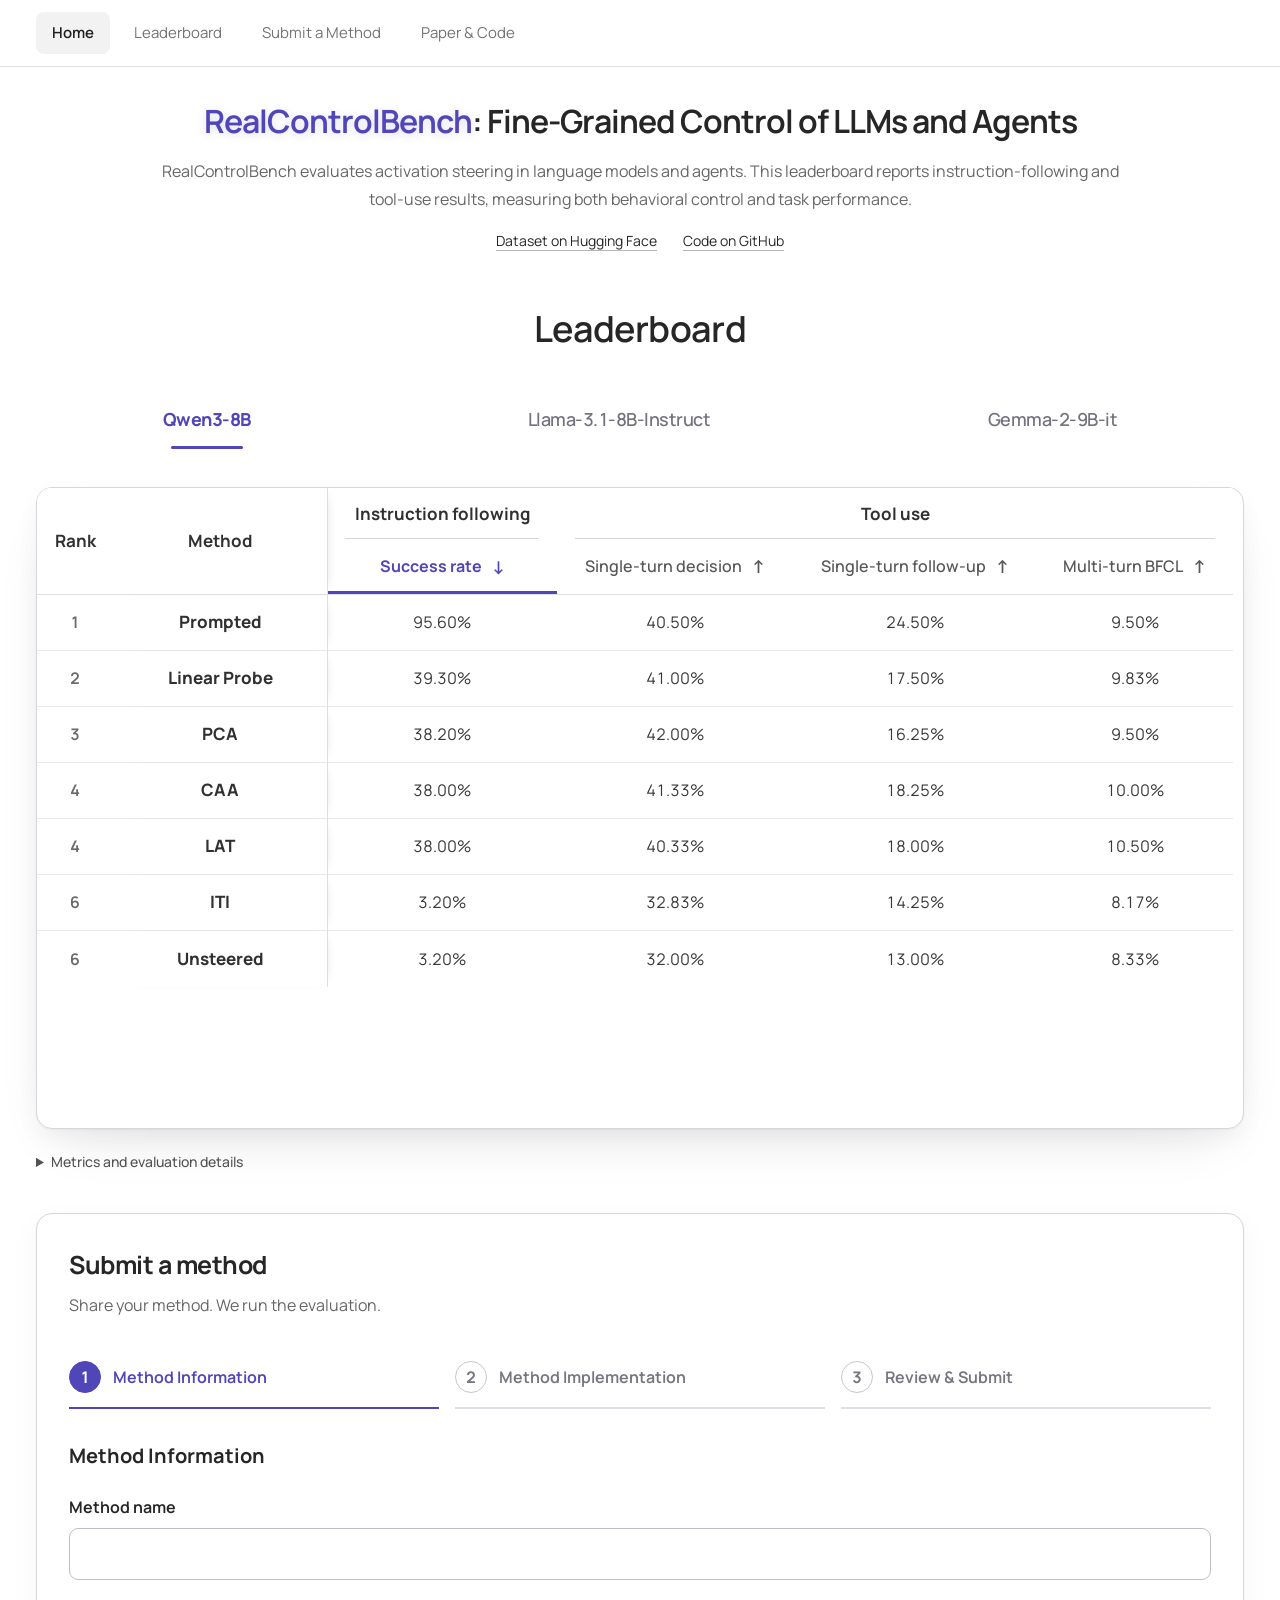
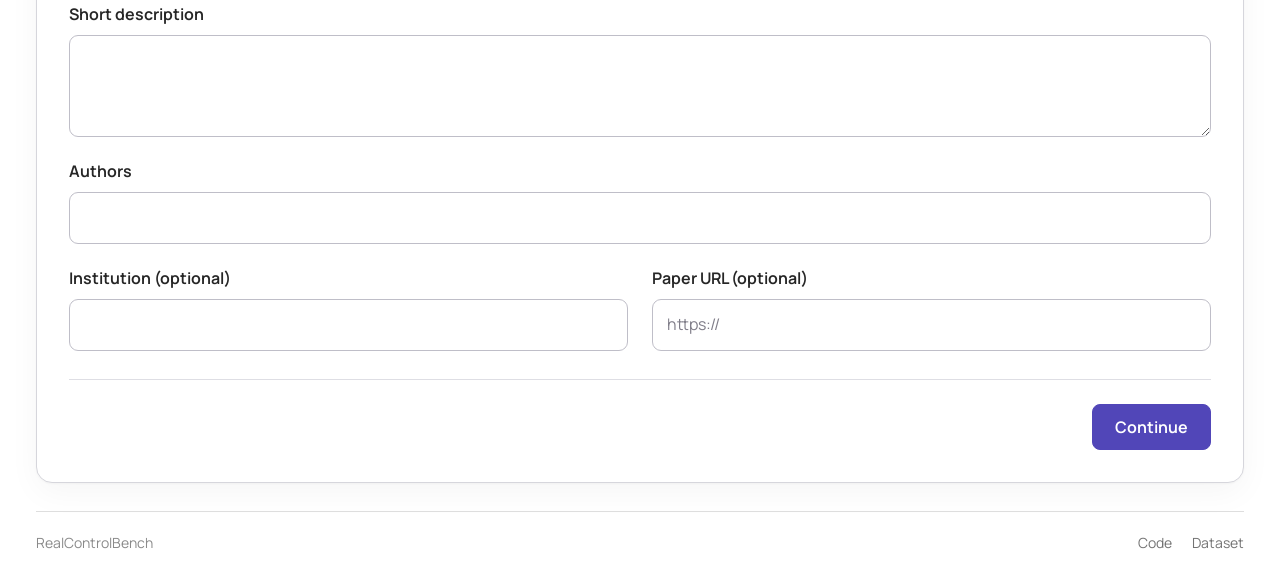
==== commit bc369ce0: "Update RealControlBench website" ====
--- a/leaderboard.html
+++ b/leaderboard.html
@@ -8,10 +8,11 @@
   <title>RealControlBench</title>
   <link rel="icon" href="assets/mark.svg?v=79db890c1c" type="image/svg+xml">
   <link rel="preload" href="assets/fonts/ManropeVariable.ttf" as="font" type="font/ttf" crossorigin>
-  <link rel="stylesheet" href="styles.css?v=b00a56996a">
+  <link rel="stylesheet" href="styles.css?v=afa5a57dd2">
   <script defer src="results.js?v=824cde9b16"></script>
-  <script defer src="catalog.js?v=31e74c99d6"></script>
-  <script defer src="app.js?v=a022da3d6b"></script>
+  <script defer src="catalog.js?v=ac0cce5c7b"></script>
+  <script defer src="app.js?v=41aad651eb"></script>
+  <script defer src="submission.js?v=9eccaa03ee"></script>
 </head>
 <body data-page="leaderboard">
   <a class="skip-link" href="#main">Skip to content</a>
@@ -19,7 +20,7 @@
   <main id="main" class="container leaderboard-main">
     <section class="project-intro" id="about" aria-labelledby="project-title">
       <h1 id="project-title"><span class="project-name">RealControlBench</span>: Fine-Grained Control of LLMs and Agents</h1>
-      <p>RealControlBench evaluates activation steering in language models and agents. This site presents instruction-following, tool-use, and reasoning evaluations, measuring both behavioral control and task performance.</p>
+      <p>RealControlBench evaluates activation steering in language models and agents. This leaderboard reports instruction-following and tool-use results, measuring both behavioral control and task performance.</p>
       <div class="project-links">
         <a href="https://huggingface.co/datasets/Mingyu111/controlbench" target="_blank" rel="noopener noreferrer">Dataset on Hugging Face</a>
         <a href="https://github.com/MingyuJ666/ControlBench" target="_blank" rel="noopener noreferrer">Code on GitHub</a>
@@ -36,16 +37,49 @@
     <p class="sr-only" id="sort-status" role="status" aria-live="polite"></p>
     <div class="board-notes"><details><summary>Metrics and evaluation details <span aria-hidden="true">+</span></summary><div id="metric-notes"></div><p>Compare methods within the same base model, task, and evaluation protocol. A missing result is not a zero.</p></details></div>
     <section class="submission-panel" id="submit" aria-labelledby="submission-heading">
-      <div class="submission-heading"><h2 id="submission-heading">Submit a method</h2><p>Submit your method and configuration. We run the benchmark and publish the evaluated results.</p></div>
-      <ol class="submission-steps">
-        <li><span class="submission-step-number" aria-hidden="true">01</span><h3>Prepare your method</h3><p>Provide runnable method code, the base model, target tasks, and configuration. Include any required steering vectors or other artifacts.</p></li>
-        <li><span class="submission-step-number" aria-hidden="true">02</span><h3>Submit a pull request</h3><p>Fork the benchmark repository and add your method. Include installation instructions, a run command, and your contact information in the PR.</p></li>
-        <li><span class="submission-step-number" aria-hidden="true">03</span><h3>We run the evaluation</h3><p>We review the implementation, run the benchmark, and add the evaluated results to the leaderboard.</p></li>
+      <div class="submission-heading"><h2 id="submission-heading">Submit a method</h2><p>Share your method. We run the evaluation.</p></div>
+      <ol class="submission-progress" aria-label="Submission steps">
+        <li><button type="button" data-submission-step="0" aria-current="step"><span class="step-number" aria-hidden="true">1</span><span>Method Information</span></button></li>
+        <li><button type="button" data-submission-step="1" disabled><span class="step-number" aria-hidden="true">2</span><span>Method Implementation</span></button></li>
+        <li><button type="button" data-submission-step="2" disabled><span class="step-number" aria-hidden="true">3</span><span>Review &amp; Submit</span></button></li>
       </ol>
-      <div class="submission-actions">
-        <p class="submission-note">You do not need to submit evaluation results or logs.</p>
-        <a class="button primary" href="https://github.com/MingyuJ666/ControlBench/compare?expand=1" target="_blank" rel="noopener noreferrer">Submit via pull request ↗</a>
-      </div>
+      <form id="submission-form" novalidate>
+        <fieldset class="submission-stage" data-stage="0" aria-labelledby="information-heading">
+          <legend class="sr-only">Method Information</legend>
+          <h3 id="information-heading" tabindex="-1">Method Information</h3>
+          <div class="submission-fields">
+            <label class="field field-wide" for="method-name">Method name<input id="method-name" name="method_name" required maxlength="120" autocomplete="off"></label>
+            <label class="field field-wide" for="method-description">Short description<textarea id="method-description" name="description" required maxlength="2000" rows="3"></textarea></label>
+            <label class="field field-wide" for="method-authors">Authors<input id="method-authors" name="authors" required maxlength="800" autocomplete="off"></label>
+            <label class="field" for="method-institution">Institution (optional)<input id="method-institution" name="institution" maxlength="300" autocomplete="organization"></label>
+            <label class="field" for="method-paper">Paper URL (optional)<input id="method-paper" name="paper_url" type="url" maxlength="2048" placeholder="https://" data-http-url></label>
+          </div>
+        </fieldset>
+        <fieldset class="submission-stage" data-stage="1" aria-labelledby="implementation-heading" hidden disabled>
+          <legend class="sr-only">Method Implementation</legend>
+          <h3 id="implementation-heading" tabindex="-1">Method Implementation</h3>
+          <div class="submission-fields">
+            <label class="field field-wide" for="implementation-type">Code source<select id="implementation-type" name="implementation_type"><option value="repository">GitHub repository</option><option value="archive">Code archive link</option></select></label>
+            <label class="field field-wide" for="implementation-url"><span id="implementation-url-label">GitHub repository URL</span><input id="implementation-url" name="implementation_url" type="url" required maxlength="2048" placeholder="https://github.com/owner/repository" data-http-url></label>
+            <label class="field field-wide" for="implementation-version">Fixed code version<input id="implementation-version" name="version" required maxlength="160" placeholder="Commit SHA, release tag, or archive checksum" autocomplete="off"></label>
+            <label class="field field-wide" for="implementation-config">Dependencies and configuration<textarea id="implementation-config" name="configuration" required maxlength="12000" rows="5" placeholder="Environment, dependencies, model and task settings, and run command"></textarea></label>
+            <label class="field field-wide" for="implementation-artifacts">Additional artifacts (optional)<textarea id="implementation-artifacts" name="artifacts" maxlength="8000" rows="3" placeholder="Links to steering vectors, checkpoints, or other required files"></textarea></label>
+          </div>
+        </fieldset>
+        <fieldset class="submission-stage" data-stage="2" aria-labelledby="review-heading" hidden disabled>
+          <legend class="sr-only">Review &amp; Submit</legend>
+          <h3 id="review-heading" tabindex="-1">Review &amp; Submit</h3>
+          <div id="submission-review" class="submission-review"></div>
+          <p class="submission-handoff" id="submission-handoff">Finish your public pull request on GitHub. Your information is kept on this page until you continue.</p>
+          <details class="submission-file"><summary>Submission file</summary><div class="submission-file-actions"><button type="button" class="button" id="copy-submission">Copy JSON</button><a class="button" id="download-submission">Download JSON</a></div><pre id="submission-json" tabindex="0"></pre><p id="submission-copy-status" role="status" aria-live="polite"></p></details>
+        </fieldset>
+        <div class="submission-controls">
+          <button type="button" class="button" id="submission-back" hidden>Back</button>
+          <button type="submit" class="button primary" id="submission-next">Continue</button>
+          <a class="button primary" id="submission-github" target="_blank" rel="noopener noreferrer" hidden>Submit on GitHub ↗</a>
+        </div>
+        <p id="submission-status" class="sr-only" role="status" aria-live="polite"></p>
+      </form>
     </section>
   </main>
   <footer id="site-footer" class="site-footer container"></footer>
--- a/styles.css
+++ b/styles.css
@@ -2,7 +2,7 @@
 :root{font:16px Manrope,Arial,sans-serif;color:#262626;--ink:#262626;--muted:#737373;--line:#dedede;--accent:#5146b8;--nav-offset:100px;font-optical-sizing:auto;font-variant-numeric:tabular-nums}
 *{box-sizing:border-box}
 body{margin:0;background:#fff;color:var(--ink);line-height:1.5}
-button,input,select{font:inherit;color:inherit}
+button,input,select,textarea{font:inherit;color:inherit}
 button{border:0;background:none;cursor:pointer}
 button:disabled{opacity:.45;cursor:not-allowed}
 a{color:inherit;text-decoration:none}
@@ -115,24 +115,55 @@
 #leaderboard-table .metric-sort:focus-visible{outline-offset:-4px}
 #leaderboard-table .metric-heading[aria-sort]{color:var(--accent);box-shadow:inset 0 -3px var(--accent);font-weight:700}
 #leaderboard-table .metric-sort span{font-size:18px;font-weight:700}
-.submission-panel{margin-top:32px;border:1px solid #d6d6dc;border-radius:16px;padding:28px;background:#fff;box-shadow:0 1px 2px #14121f08,0 10px 32px #14121f0a;scroll-margin-top:var(--nav-offset)}
+.submission-panel{margin-top:32px;border:1px solid #d6d6dc;border-radius:16px;padding:32px;background:#fff;box-shadow:0 1px 2px #14121f08,0 10px 32px #14121f0a;scroll-margin-top:var(--nav-offset)}
+.submission-heading{min-width:0}
 .submission-heading h2{font-size:25px;font-weight:700;letter-spacing:-.5px}
-.submission-heading p{margin-top:8px;color:#666666;font-size:16px}
-.submission-steps{display:grid;grid-template-columns:repeat(3,minmax(0,1fr));gap:32px;list-style:none;padding:0;margin:28px 0 0}
-.submission-step-number{display:block;margin-bottom:10px;color:var(--accent);font-size:18px;font-weight:750}
-.submission-steps h3{font-size:18px;line-height:1.4;font-weight:700}
-.submission-steps p{margin-top:9px;font-size:16px;line-height:1.7;color:#666}
-.submission-actions{display:flex;align-items:center;justify-content:space-between;gap:24px;margin-top:28px;padding-top:24px;border-top:1px solid var(--line)}
-.submission-note{font-size:16px;color:#666;line-height:1.7}
-.submission-actions .button{font-size:16px;font-weight:650;padding:12px 20px;white-space:normal;text-align:center}
+.submission-heading p{max-width:760px;margin-top:8px;color:#666;font-size:16px;line-height:1.7}
+.submission-progress{display:grid;grid-template-columns:repeat(3,minmax(0,1fr));gap:16px;list-style:none;padding:0;margin:28px 0 32px}
+.submission-progress button{display:flex;align-items:center;gap:12px;width:100%;height:100%;padding:14px 0;border-bottom:2px solid #dedee4;text-align:left;font-size:16px;font-weight:650;line-height:1.5}
+.submission-progress button:disabled{opacity:1;color:#777580;cursor:default}
+.submission-progress button[aria-current]{border-color:var(--accent);color:var(--accent)}
+.step-number{display:flex;flex:0 0 32px;align-items:center;justify-content:center;height:32px;border:1px solid #c9c7d1;border-radius:50%;font-weight:700}
+[aria-current]>.step-number{border-color:var(--accent);background:var(--accent);color:#fff}
+.submission-stage{min-width:0;border:0;padding:0;margin:0}
+.submission-stage h3{font-size:20px;font-weight:700;margin-bottom:24px;scroll-margin-top:var(--nav-offset)}
+.submission-fields{display:grid;grid-template-columns:repeat(2,minmax(0,1fr));gap:22px 24px}
+.field{display:flex;flex-direction:column;gap:9px;min-width:0;font-size:16px;font-weight:650}
+.field-wide{grid-column:1/-1}
+.field input,.field textarea,.field select{width:100%;min-width:0;padding:12px 14px;border:1px solid #bfbec8;border-radius:9px;background:#fff;font-size:16px;font-weight:400;line-height:1.6}
+.field textarea{resize:vertical}
+.field input::placeholder,.field textarea::placeholder{color:#807e89;opacity:1}
+.field input:focus,.field textarea:focus,.field select:focus{outline:2px solid #5146b838;outline-offset:2px;border-color:var(--accent)}
+.submission-controls{display:flex;align-items:center;gap:16px;margin-top:28px;padding-top:24px;border-top:1px solid #dedee4}
+.submission-controls .button{font-size:16px;font-weight:650;padding:12px 22px;white-space:normal;text-align:center}
+#submission-next,#submission-github{margin-left:auto}
+.submission-review{display:grid;grid-template-columns:repeat(2,minmax(0,1fr));gap:32px}
+.review-group-heading{display:flex;align-items:center;justify-content:space-between;gap:12px;padding-bottom:14px;border-bottom:1px solid #dedee4}
+.review-group-heading h4{margin:0;font-size:17px;font-weight:700}
+.review-edit{padding:4px 0;color:var(--accent);font-size:16px;text-decoration:underline;text-underline-offset:4px}
+.submission-review dl{margin:20px 0 0}
+.submission-review dl>div+div{margin-top:20px}
+.submission-review dt{color:#666;font-size:16px}
+.submission-review dd{margin:5px 0 0;font-size:16px;font-weight:550;white-space:pre-wrap;overflow-wrap:anywhere;max-height:320px;overflow:auto}
+.submission-handoff{margin-top:28px;font-size:16px;line-height:1.7;color:#666}
+.submission-file{margin-top:18px;font-size:16px}
+.submission-file summary{width:fit-content;cursor:pointer;font-weight:600}
+.submission-file-actions{display:flex;flex-wrap:wrap;gap:12px;margin:18px 0}
+.submission-file-actions .button{font-size:16px}
+.submission-file pre{max-height:360px;overflow:auto;padding:18px;border:1px solid #dedee4;border-radius:9px;background:#fafafa;font-size:15px;line-height:1.6;white-space:pre-wrap;overflow-wrap:anywhere}
+#submission-copy-status{margin-top:12px;color:#666}
 @media(max-width:1000px){
   .container{width:calc(100% - 40px)}
   .project-intro h1{font-size:29px}
 }
 @media(max-width:600px){
   .submission-panel{padding:20px;border-radius:13px}
-  .submission-steps{grid-template-columns:1fr;gap:24px}
-  .submission-actions{align-items:stretch;flex-direction:column;gap:16px}
+  .submission-progress{grid-template-columns:1fr;gap:4px;margin:22px 0 26px}
+  .submission-progress button{padding:10px 0}
+  .submission-fields,.submission-review{grid-template-columns:1fr;gap:22px}
+  .submission-stage h3{margin-bottom:20px}
+  .submission-controls{gap:12px}
+  .submission-controls .button{padding:12px 16px}
 
   :root{--nav-offset:128px}
   .header-inner{padding:10px 0}
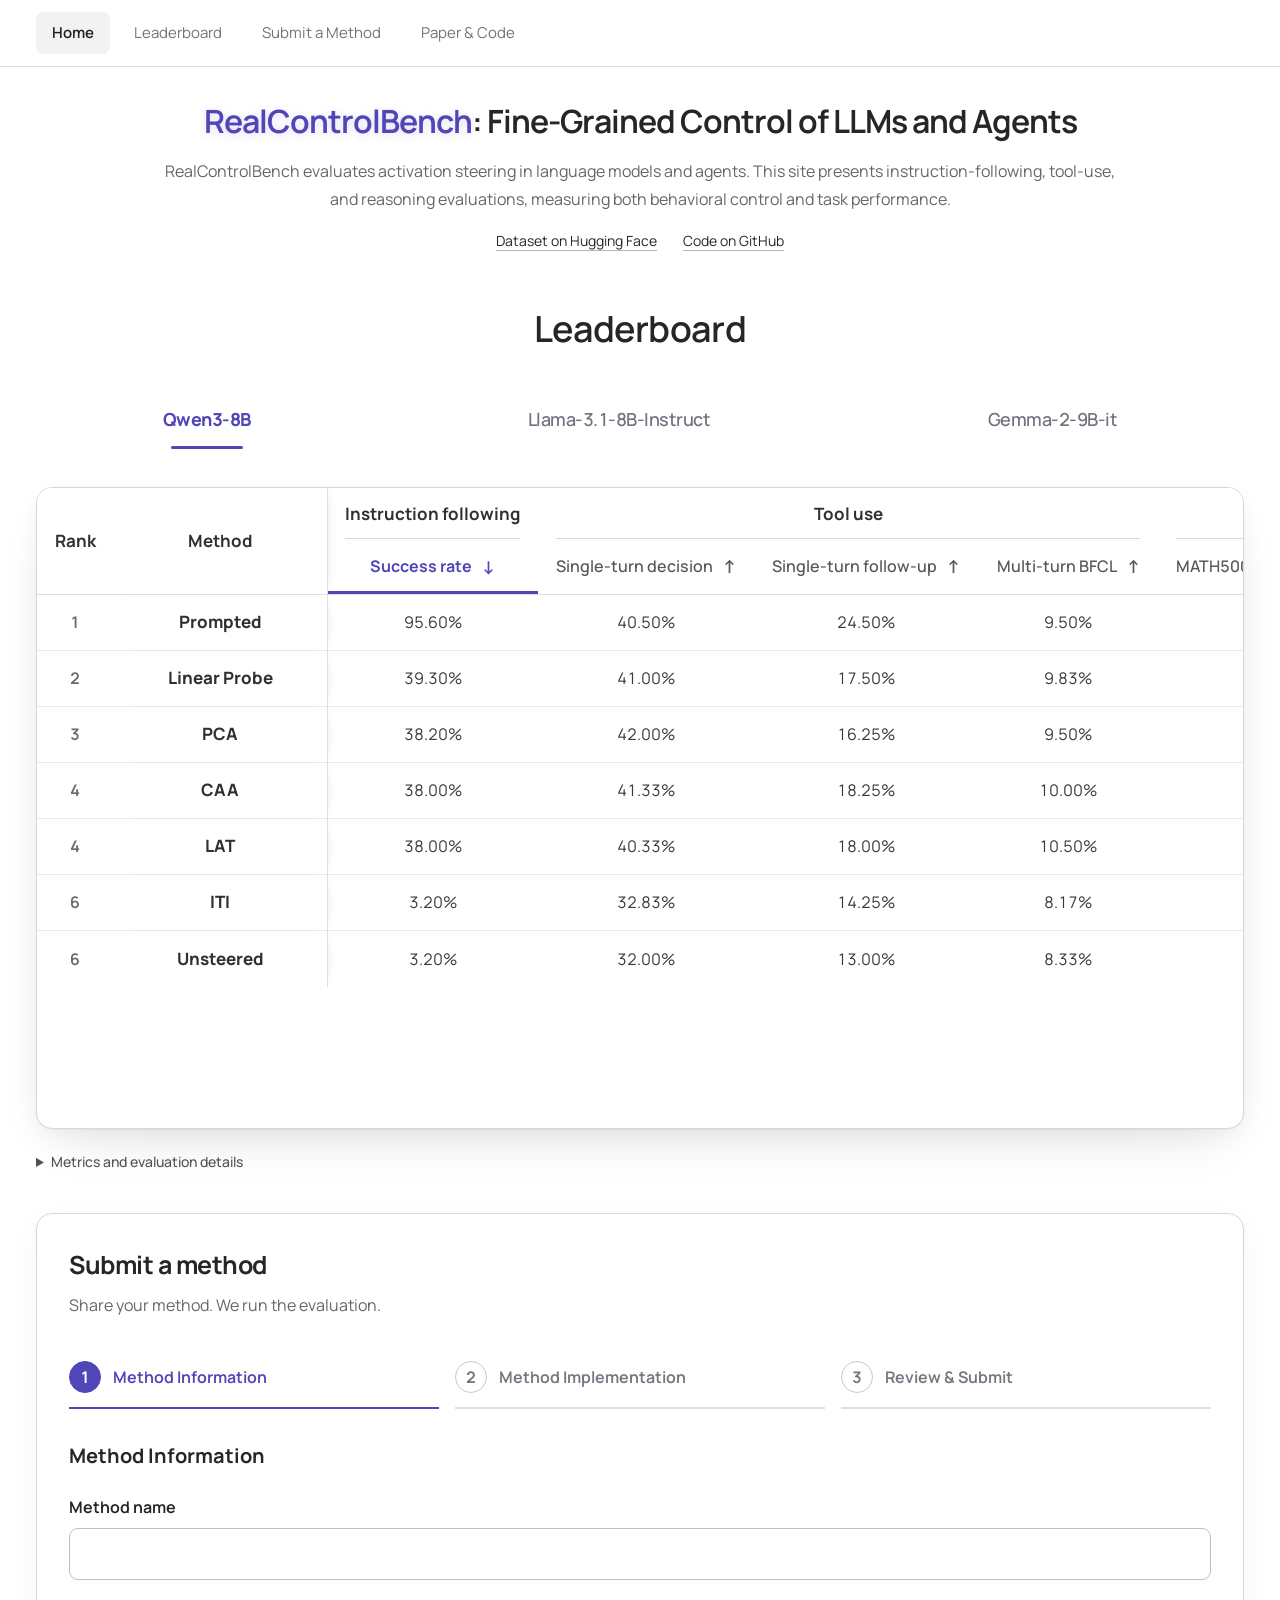
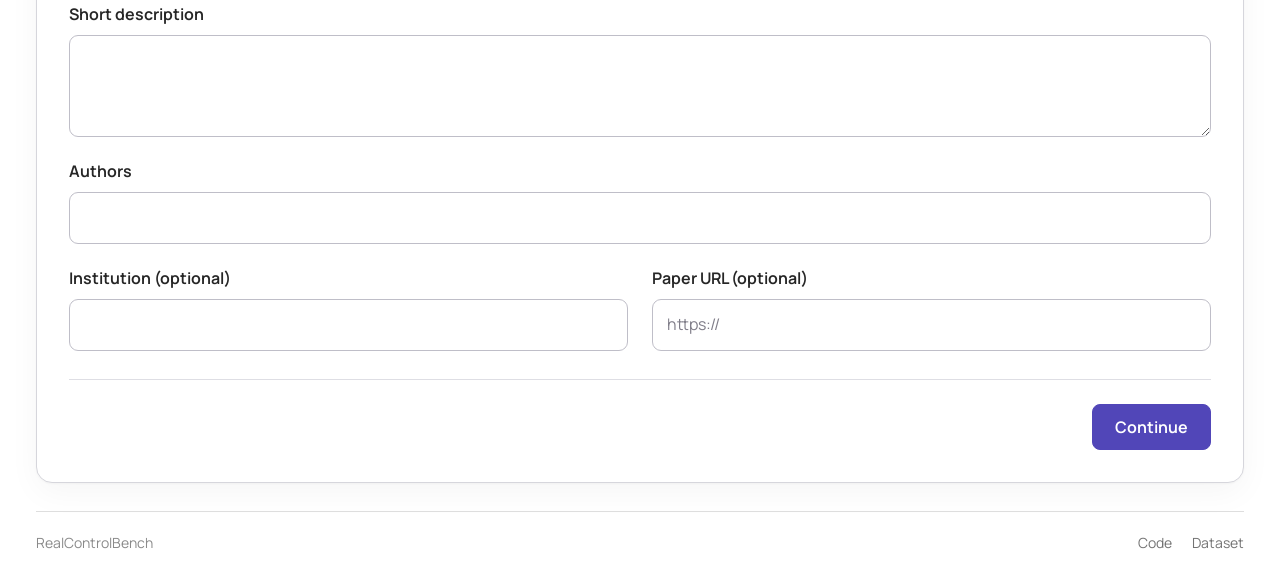
==== commit e2f9cdb6: "Update RealControlBench website" ====
--- a/leaderboard.html
+++ b/leaderboard.html
@@ -10,7 +10,7 @@
   <link rel="preload" href="assets/fonts/ManropeVariable.ttf" as="font" type="font/ttf" crossorigin>
   <link rel="stylesheet" href="styles.css?v=afa5a57dd2">
   <script defer src="results.js?v=824cde9b16"></script>
-  <script defer src="catalog.js?v=ac0cce5c7b"></script>
+  <script defer src="catalog.js?v=3170413458"></script>
   <script defer src="app.js?v=41aad651eb"></script>
   <script defer src="submission.js?v=9eccaa03ee"></script>
 </head>
@@ -20,7 +20,7 @@
   <main id="main" class="container leaderboard-main">
     <section class="project-intro" id="about" aria-labelledby="project-title">
       <h1 id="project-title"><span class="project-name">RealControlBench</span>: Fine-Grained Control of LLMs and Agents</h1>
-      <p>RealControlBench evaluates activation steering in language models and agents. This leaderboard reports instruction-following and tool-use results, measuring both behavioral control and task performance.</p>
+      <p>RealControlBench evaluates activation steering in language models and agents. This site presents instruction-following, tool-use, and reasoning evaluations, measuring both behavioral control and task performance.</p>
       <div class="project-links">
         <a href="https://huggingface.co/datasets/Mingyu111/controlbench" target="_blank" rel="noopener noreferrer">Dataset on Hugging Face</a>
         <a href="https://github.com/MingyuJ666/ControlBench" target="_blank" rel="noopener noreferrer">Code on GitHub</a>
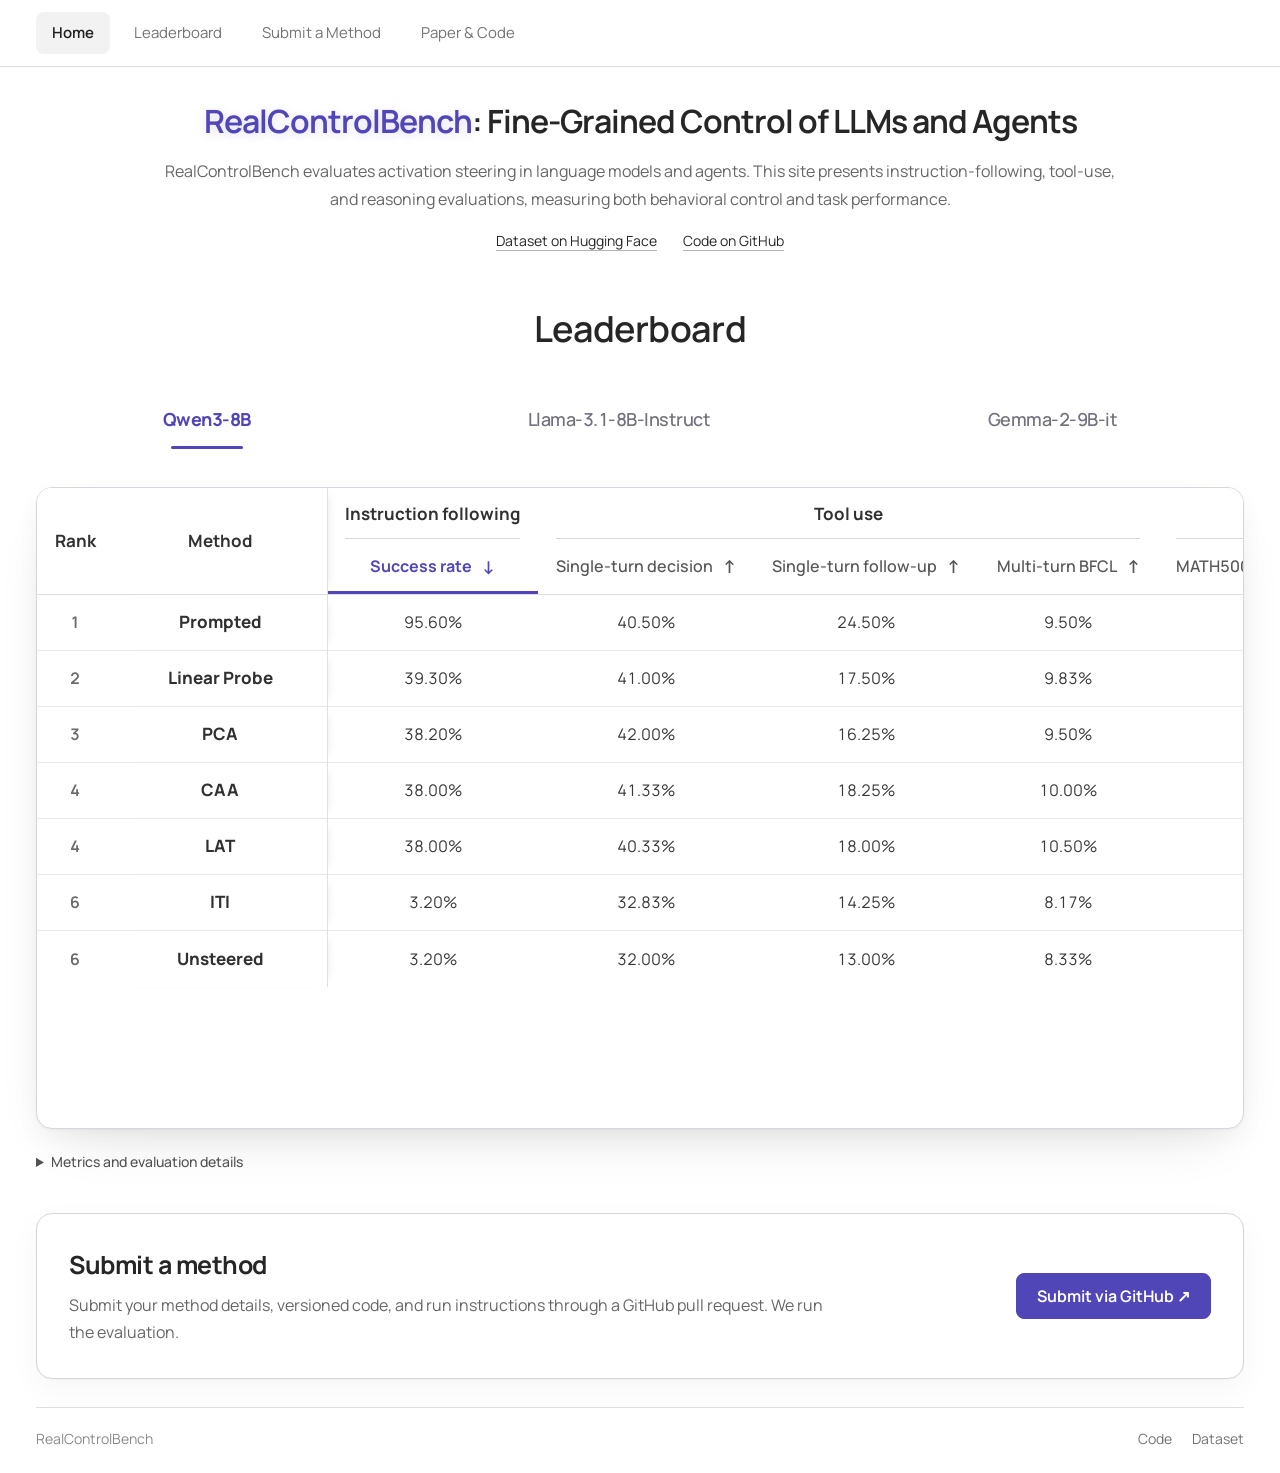
==== commit 10e51cb2: "Update RealControlBench website" ====
--- a/leaderboard.html
+++ b/leaderboard.html
@@ -8,11 +8,11 @@
   <title>RealControlBench</title>
   <link rel="icon" href="assets/mark.svg?v=79db890c1c" type="image/svg+xml">
   <link rel="preload" href="assets/fonts/ManropeVariable.ttf" as="font" type="font/ttf" crossorigin>
-  <link rel="stylesheet" href="styles.css?v=afa5a57dd2">
+  <link rel="stylesheet" href="styles.css?v=e8e4020e67">
   <script defer src="results.js?v=824cde9b16"></script>
   <script defer src="catalog.js?v=3170413458"></script>
   <script defer src="app.js?v=41aad651eb"></script>
-  <script defer src="submission.js?v=9eccaa03ee"></script>
+  <script defer src="submission.js?v=3d50cb3607"></script>
 </head>
 <body data-page="leaderboard">
   <a class="skip-link" href="#main">Skip to content</a>
@@ -37,49 +37,8 @@
     <p class="sr-only" id="sort-status" role="status" aria-live="polite"></p>
     <div class="board-notes"><details><summary>Metrics and evaluation details <span aria-hidden="true">+</span></summary><div id="metric-notes"></div><p>Compare methods within the same base model, task, and evaluation protocol. A missing result is not a zero.</p></details></div>
     <section class="submission-panel" id="submit" aria-labelledby="submission-heading">
-      <div class="submission-heading"><h2 id="submission-heading">Submit a method</h2><p>Share your method. We run the evaluation.</p></div>
-      <ol class="submission-progress" aria-label="Submission steps">
-        <li><button type="button" data-submission-step="0" aria-current="step"><span class="step-number" aria-hidden="true">1</span><span>Method Information</span></button></li>
-        <li><button type="button" data-submission-step="1" disabled><span class="step-number" aria-hidden="true">2</span><span>Method Implementation</span></button></li>
-        <li><button type="button" data-submission-step="2" disabled><span class="step-number" aria-hidden="true">3</span><span>Review &amp; Submit</span></button></li>
-      </ol>
-      <form id="submission-form" novalidate>
-        <fieldset class="submission-stage" data-stage="0" aria-labelledby="information-heading">
-          <legend class="sr-only">Method Information</legend>
-          <h3 id="information-heading" tabindex="-1">Method Information</h3>
-          <div class="submission-fields">
-            <label class="field field-wide" for="method-name">Method name<input id="method-name" name="method_name" required maxlength="120" autocomplete="off"></label>
-            <label class="field field-wide" for="method-description">Short description<textarea id="method-description" name="description" required maxlength="2000" rows="3"></textarea></label>
-            <label class="field field-wide" for="method-authors">Authors<input id="method-authors" name="authors" required maxlength="800" autocomplete="off"></label>
-            <label class="field" for="method-institution">Institution (optional)<input id="method-institution" name="institution" maxlength="300" autocomplete="organization"></label>
-            <label class="field" for="method-paper">Paper URL (optional)<input id="method-paper" name="paper_url" type="url" maxlength="2048" placeholder="https://" data-http-url></label>
-          </div>
-        </fieldset>
-        <fieldset class="submission-stage" data-stage="1" aria-labelledby="implementation-heading" hidden disabled>
-          <legend class="sr-only">Method Implementation</legend>
-          <h3 id="implementation-heading" tabindex="-1">Method Implementation</h3>
-          <div class="submission-fields">
-            <label class="field field-wide" for="implementation-type">Code source<select id="implementation-type" name="implementation_type"><option value="repository">GitHub repository</option><option value="archive">Code archive link</option></select></label>
-            <label class="field field-wide" for="implementation-url"><span id="implementation-url-label">GitHub repository URL</span><input id="implementation-url" name="implementation_url" type="url" required maxlength="2048" placeholder="https://github.com/owner/repository" data-http-url></label>
-            <label class="field field-wide" for="implementation-version">Fixed code version<input id="implementation-version" name="version" required maxlength="160" placeholder="Commit SHA, release tag, or archive checksum" autocomplete="off"></label>
-            <label class="field field-wide" for="implementation-config">Dependencies and configuration<textarea id="implementation-config" name="configuration" required maxlength="12000" rows="5" placeholder="Environment, dependencies, model and task settings, and run command"></textarea></label>
-            <label class="field field-wide" for="implementation-artifacts">Additional artifacts (optional)<textarea id="implementation-artifacts" name="artifacts" maxlength="8000" rows="3" placeholder="Links to steering vectors, checkpoints, or other required files"></textarea></label>
-          </div>
-        </fieldset>
-        <fieldset class="submission-stage" data-stage="2" aria-labelledby="review-heading" hidden disabled>
-          <legend class="sr-only">Review &amp; Submit</legend>
-          <h3 id="review-heading" tabindex="-1">Review &amp; Submit</h3>
-          <div id="submission-review" class="submission-review"></div>
-          <p class="submission-handoff" id="submission-handoff">Finish your public pull request on GitHub. Your information is kept on this page until you continue.</p>
-          <details class="submission-file"><summary>Submission file</summary><div class="submission-file-actions"><button type="button" class="button" id="copy-submission">Copy JSON</button><a class="button" id="download-submission">Download JSON</a></div><pre id="submission-json" tabindex="0"></pre><p id="submission-copy-status" role="status" aria-live="polite"></p></details>
-        </fieldset>
-        <div class="submission-controls">
-          <button type="button" class="button" id="submission-back" hidden>Back</button>
-          <button type="submit" class="button primary" id="submission-next">Continue</button>
-          <a class="button primary" id="submission-github" target="_blank" rel="noopener noreferrer" hidden>Submit on GitHub ↗</a>
-        </div>
-        <p id="submission-status" class="sr-only" role="status" aria-live="polite"></p>
-      </form>
+      <div class="submission-heading"><h2 id="submission-heading">Submit a method</h2><p>Submit your method details, versioned code, and run instructions through a GitHub pull request. We run the evaluation.</p></div>
+      <a class="button primary" id="submission-github" href="https://github.com/MingyuJ666/ControlBench/new/main" target="_blank" rel="noopener noreferrer">Submit via GitHub ↗</a>
     </section>
   </main>
   <footer id="site-footer" class="site-footer container"></footer>
--- a/styles.css
+++ b/styles.css
@@ -115,55 +115,17 @@
 #leaderboard-table .metric-sort:focus-visible{outline-offset:-4px}
 #leaderboard-table .metric-heading[aria-sort]{color:var(--accent);box-shadow:inset 0 -3px var(--accent);font-weight:700}
 #leaderboard-table .metric-sort span{font-size:18px;font-weight:700}
-.submission-panel{margin-top:32px;border:1px solid #d6d6dc;border-radius:16px;padding:32px;background:#fff;box-shadow:0 1px 2px #14121f08,0 10px 32px #14121f0a;scroll-margin-top:var(--nav-offset)}
+.submission-panel{display:flex;align-items:center;justify-content:space-between;gap:32px;margin-top:32px;border:1px solid #d6d6dc;border-radius:16px;padding:32px;background:#fff;box-shadow:0 1px 2px #14121f08,0 10px 32px #14121f0a;scroll-margin-top:var(--nav-offset)}
 .submission-heading{min-width:0}
 .submission-heading h2{font-size:25px;font-weight:700;letter-spacing:-.5px}
 .submission-heading p{max-width:760px;margin-top:8px;color:#666;font-size:16px;line-height:1.7}
-.submission-progress{display:grid;grid-template-columns:repeat(3,minmax(0,1fr));gap:16px;list-style:none;padding:0;margin:28px 0 32px}
-.submission-progress button{display:flex;align-items:center;gap:12px;width:100%;height:100%;padding:14px 0;border-bottom:2px solid #dedee4;text-align:left;font-size:16px;font-weight:650;line-height:1.5}
-.submission-progress button:disabled{opacity:1;color:#777580;cursor:default}
-.submission-progress button[aria-current]{border-color:var(--accent);color:var(--accent)}
-.step-number{display:flex;flex:0 0 32px;align-items:center;justify-content:center;height:32px;border:1px solid #c9c7d1;border-radius:50%;font-weight:700}
-[aria-current]>.step-number{border-color:var(--accent);background:var(--accent);color:#fff}
-.submission-stage{min-width:0;border:0;padding:0;margin:0}
-.submission-stage h3{font-size:20px;font-weight:700;margin-bottom:24px;scroll-margin-top:var(--nav-offset)}
-.submission-fields{display:grid;grid-template-columns:repeat(2,minmax(0,1fr));gap:22px 24px}
-.field{display:flex;flex-direction:column;gap:9px;min-width:0;font-size:16px;font-weight:650}
-.field-wide{grid-column:1/-1}
-.field input,.field textarea,.field select{width:100%;min-width:0;padding:12px 14px;border:1px solid #bfbec8;border-radius:9px;background:#fff;font-size:16px;font-weight:400;line-height:1.6}
-.field textarea{resize:vertical}
-.field input::placeholder,.field textarea::placeholder{color:#807e89;opacity:1}
-.field input:focus,.field textarea:focus,.field select:focus{outline:2px solid #5146b838;outline-offset:2px;border-color:var(--accent)}
-.submission-controls{display:flex;align-items:center;gap:16px;margin-top:28px;padding-top:24px;border-top:1px solid #dedee4}
-.submission-controls .button{font-size:16px;font-weight:650;padding:12px 22px;white-space:normal;text-align:center}
-#submission-next,#submission-github{margin-left:auto}
-.submission-review{display:grid;grid-template-columns:repeat(2,minmax(0,1fr));gap:32px}
-.review-group-heading{display:flex;align-items:center;justify-content:space-between;gap:12px;padding-bottom:14px;border-bottom:1px solid #dedee4}
-.review-group-heading h4{margin:0;font-size:17px;font-weight:700}
-.review-edit{padding:4px 0;color:var(--accent);font-size:16px;text-decoration:underline;text-underline-offset:4px}
-.submission-review dl{margin:20px 0 0}
-.submission-review dl>div+div{margin-top:20px}
-.submission-review dt{color:#666;font-size:16px}
-.submission-review dd{margin:5px 0 0;font-size:16px;font-weight:550;white-space:pre-wrap;overflow-wrap:anywhere;max-height:320px;overflow:auto}
-.submission-handoff{margin-top:28px;font-size:16px;line-height:1.7;color:#666}
-.submission-file{margin-top:18px;font-size:16px}
-.submission-file summary{width:fit-content;cursor:pointer;font-weight:600}
-.submission-file-actions{display:flex;flex-wrap:wrap;gap:12px;margin:18px 0}
-.submission-file-actions .button{font-size:16px}
-.submission-file pre{max-height:360px;overflow:auto;padding:18px;border:1px solid #dedee4;border-radius:9px;background:#fafafa;font-size:15px;line-height:1.6;white-space:pre-wrap;overflow-wrap:anywhere}
-#submission-copy-status{margin-top:12px;color:#666}
+.submission-panel>.button{flex-shrink:0;font-size:16px;font-weight:650;padding:12px 20px;white-space:normal;text-align:center}
 @media(max-width:1000px){
   .container{width:calc(100% - 40px)}
   .project-intro h1{font-size:29px}
 }
 @media(max-width:600px){
-  .submission-panel{padding:20px;border-radius:13px}
-  .submission-progress{grid-template-columns:1fr;gap:4px;margin:22px 0 26px}
-  .submission-progress button{padding:10px 0}
-  .submission-fields,.submission-review{grid-template-columns:1fr;gap:22px}
-  .submission-stage h3{margin-bottom:20px}
-  .submission-controls{gap:12px}
-  .submission-controls .button{padding:12px 16px}
+  .submission-panel{align-items:stretch;flex-direction:column;gap:20px;padding:20px;border-radius:13px}
 
   :root{--nav-offset:128px}
   .header-inner{padding:10px 0}
